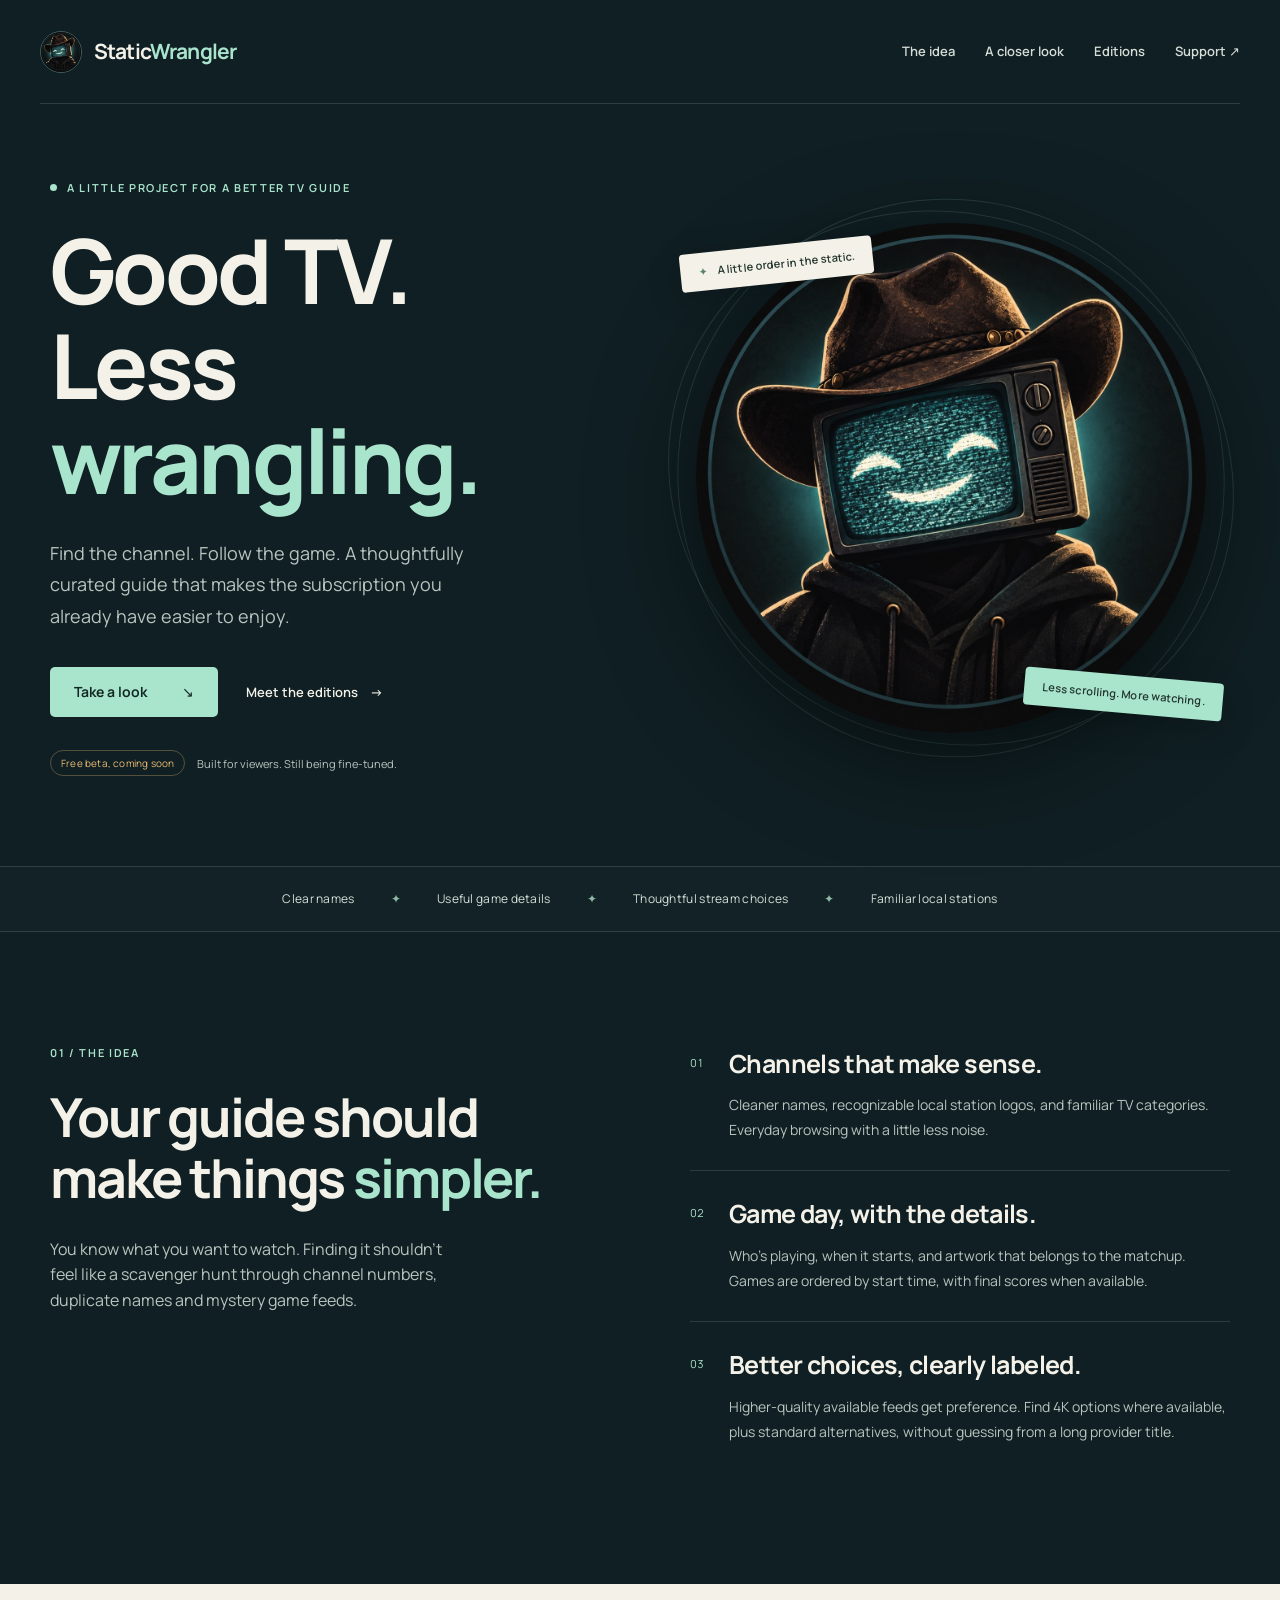
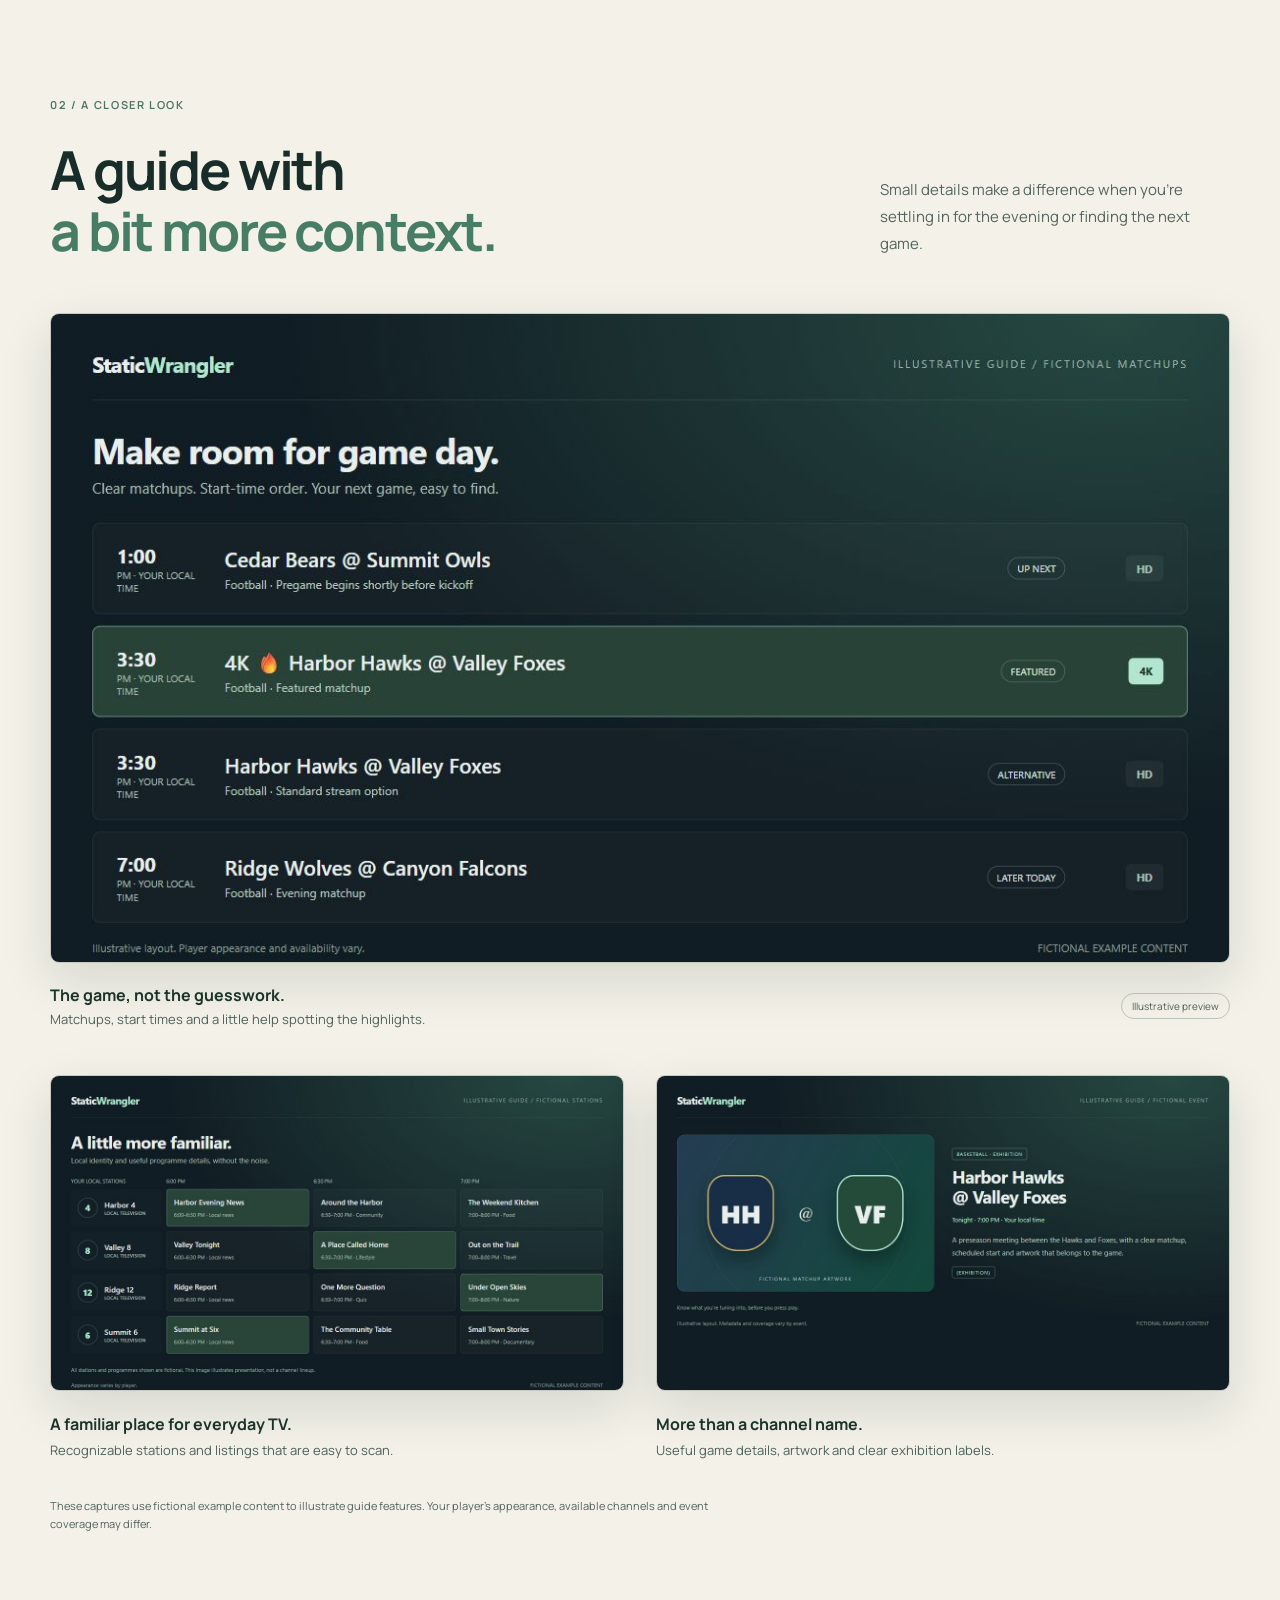
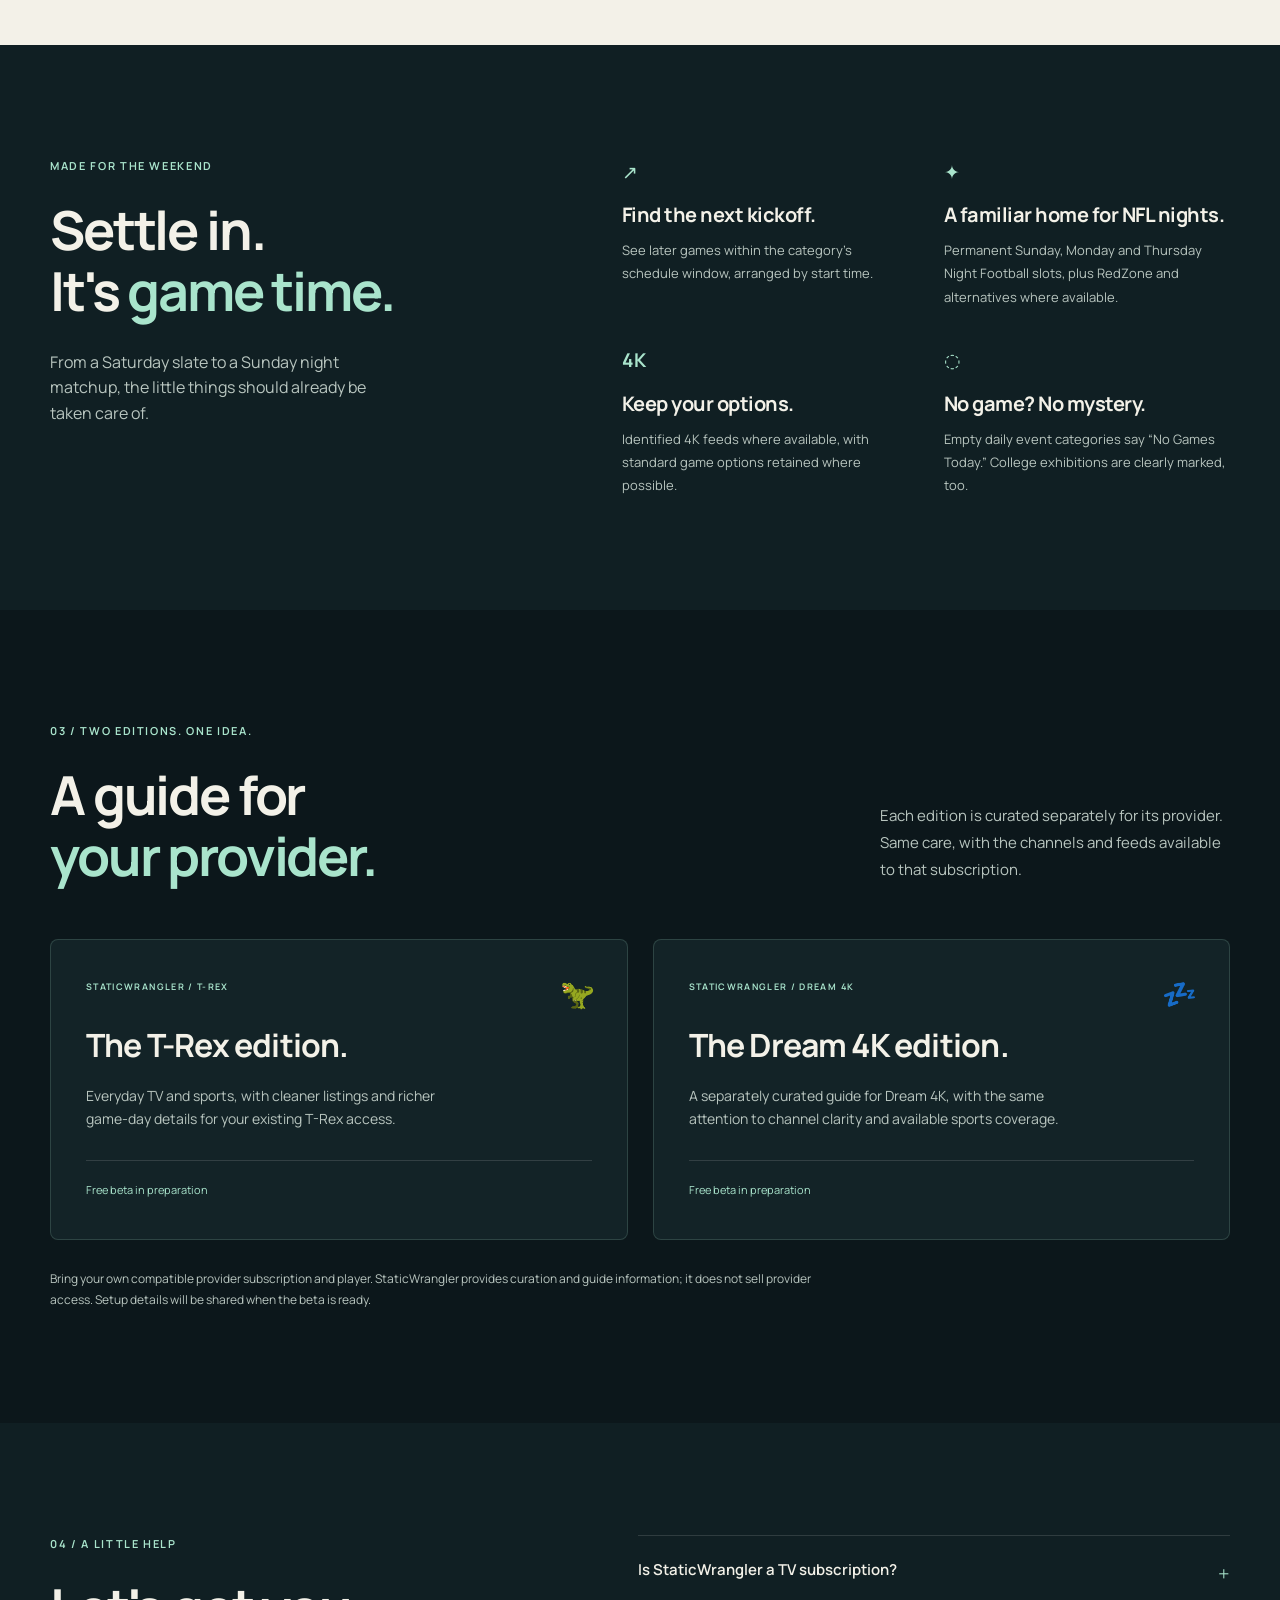
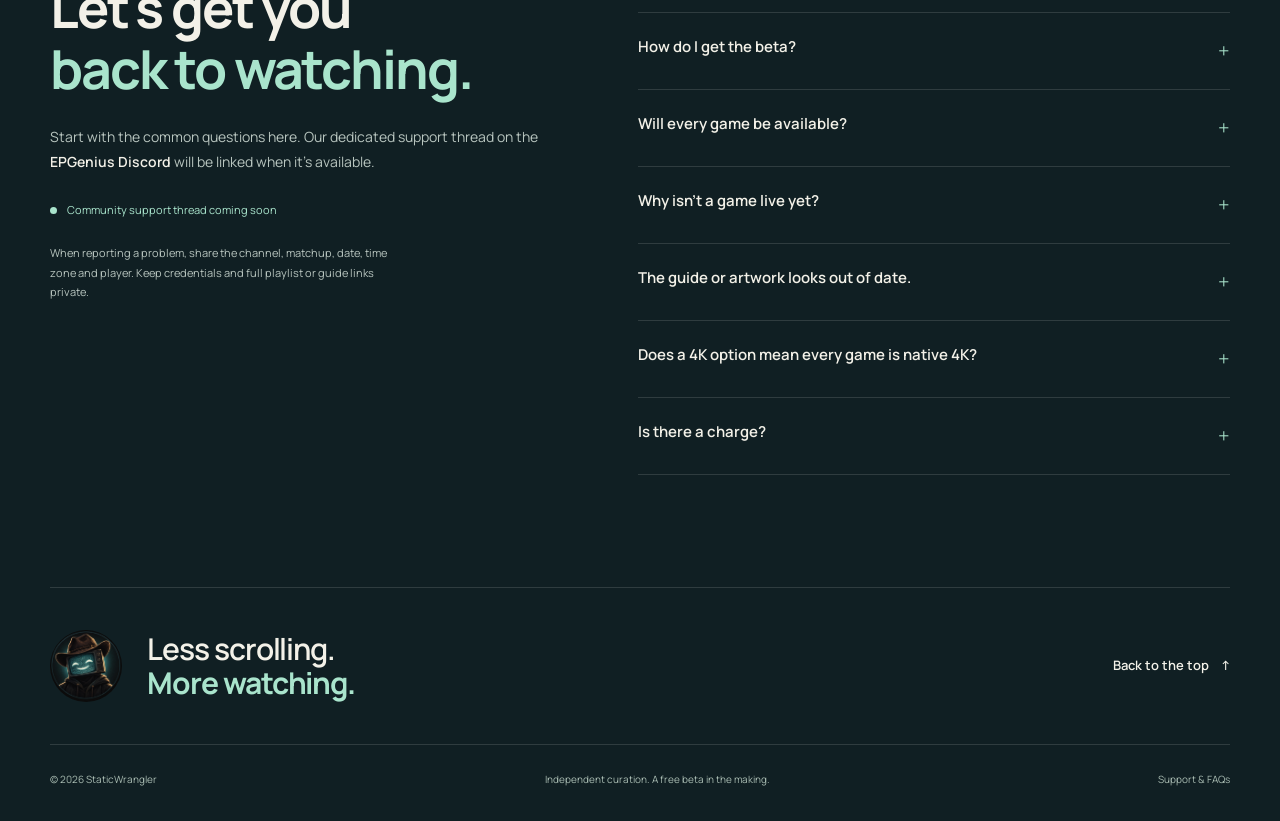
==== index.html @ 7e4a9294 "Build StaticWrangler marketing and support website" ====
<!doctype html>
<html lang="en">
<head>
  <meta charset="utf-8">
  <meta name="viewport" content="width=device-width, initial-scale=1">
  <meta name="description" content="StaticWrangler makes your TV guide easier to browse: cleaner channel names, richer game details, and thoughtful curation. T-Rex and Dream 4K editions. Free beta coming soon.">
  <meta name="theme-color" content="#101f23">
  <meta property="og:title" content="StaticWrangler — Find the channel. Follow the game.">
  <meta property="og:description" content="A little less clutter. A lot more game day. Discover curated TV guides for T-Rex and Dream 4K.">
  <meta property="og:type" content="website">
  <title>StaticWrangler — Find the channel. Follow the game.</title>
  <link rel="icon" href="assets/staticwrangler.jpg" type="image/jpeg">
  <link rel="preload" href="assets/fonts/manrope-variable.ttf" as="font" type="font/ttf" crossorigin>
  <link rel="stylesheet" href="styles.css">
</head>
<body>
  <a class="skip-link" href="#main">Skip to content</a>
  <header class="site-header">
    <a class="brand" href="#top" aria-label="StaticWrangler home"><img src="assets/staticwrangler.jpg" width="42" height="42" alt=""><span>Static<span class="mint">Wrangler</span></span></a>
    <nav aria-label="Main navigation"><a href="#why">The idea</a><a href="#preview">A closer look</a><a href="#editions">Editions</a><a href="#support">Support <span aria-hidden="true">↗</span></a></nav>
  </header>
  <main id="main">
    <section class="hero wrap" id="top">
      <div class="hero-copy">
        <p class="eyebrow"><span class="status-dot"></span> A little project for a better TV guide</p>
        <h1>Good TV.<br>Less <span>wrangling.</span></h1>
        <p class="lead">Find the channel. Follow the game. A thoughtfully curated guide that makes the subscription you already have easier to enjoy.</p>
        <div class="actions"><a class="button primary" href="#preview">Take a look <span aria-hidden="true">↘</span></a><a class="text-link" href="#editions">Meet the editions <span aria-hidden="true">→</span></a></div>
        <p class="beta-note"><span class="pill">Free beta, coming soon</span> Built for viewers. Still being fine-tuned.</p>
      </div>
      <div class="hero-art" aria-label="StaticWrangler's smiling cowboy television mascot">
        <div class="orbit orbit-one"></div><div class="orbit orbit-two"></div>
        <img class="mascot" src="assets/staticwrangler.jpg" width="600" height="600" alt="A smiling vintage television wearing a cowboy hat">
        <span class="art-label label-top"><span aria-hidden="true">✦</span> A little order in the static.</span>
        <span class="art-label label-bottom">Less scrolling. More watching.</span>
      </div>
    </section>

    <div class="principles" aria-label="Our focus"><span>Clear names</span><span aria-hidden="true">✦</span><span>Useful game details</span><span aria-hidden="true">✦</span><span>Thoughtful stream choices</span><span aria-hidden="true">✦</span><span>Familiar local stations</span></div>

    <section class="why wrap section-space" id="why">
      <div class="section-intro"><p class="eyebrow">01 / The idea</p><h2>Your guide should<br>make things <em>simpler.</em></h2><p>You know what you want to watch. Finding it shouldn't feel like a scavenger hunt through channel numbers, duplicate names and mystery game feeds.</p></div>
      <div class="benefits">
        <article><span class="benefit-number">01</span><div><h3>Channels that make sense.</h3><p>Cleaner names, recognizable local station logos, and familiar TV categories. Everyday browsing with a little less noise.</p></div></article>
        <article><span class="benefit-number">02</span><div><h3>Game day, with the details.</h3><p>Who's playing, when it starts, and artwork that belongs to the matchup. Games are ordered by start time, with final scores when available.</p></div></article>
        <article><span class="benefit-number">03</span><div><h3>Better choices, clearly labeled.</h3><p>Higher-quality available feeds get preference. Find 4K options where available, plus standard alternatives, without guessing from a long provider title.</p></div></article>
      </div>
    </section>

    <section class="preview-section section-space" id="preview">
      <div class="wrap">
        <div class="section-heading"><div><p class="eyebrow">02 / A closer look</p><h2>A guide with<br><em>a bit more context.</em></h2></div><p>Small details make a difference when you're settling in for the evening or finding the next game.</p></div>
        <figure class="preview-wide"><a href="assets/guide-game-day.jpg" target="_blank" rel="noopener" aria-label="Open the illustrative game-day guide image"><img src="assets/guide-game-day.jpg" width="1200" height="660" loading="lazy" alt="Illustrative sports guide showing fictional matchups sorted by start time, a selected featured game, and distinct 4K and standard options"></a><figcaption><span><strong>The game, not the guesswork.</strong> Matchups, start times and a little help spotting the highlights.</span><span class="preview-label">Illustrative preview</span></figcaption></figure>
        <div class="preview-pair">
          <figure><a href="assets/guide-everyday.jpg" target="_blank" rel="noopener" aria-label="Open the illustrative everyday TV guide image"><img src="assets/guide-everyday.jpg" width="1200" height="660" loading="lazy" alt="Illustrative everyday television guide using fictional local station names and programme listings"></a><figcaption><strong>A familiar place for everyday TV.</strong><br>Recognizable stations and listings that are easy to scan.</figcaption></figure>
          <figure><a href="assets/guide-game-details.jpg" target="_blank" rel="noopener" aria-label="Open the illustrative game details image"><img src="assets/guide-game-details.jpg" width="1200" height="660" loading="lazy" alt="Illustrative game details for fictional teams, with an exhibition label, start time and matchup artwork"></a><figcaption><strong>More than a channel name.</strong><br>Useful game details, artwork and clear exhibition labels.</figcaption></figure>
        </div>
        <p class="image-note">These captures use fictional example content to illustrate guide features. Your player’s appearance, available channels and event coverage may differ.</p>
      </div>
    </section>

    <section class="game-day wrap section-space">
      <div class="game-day-title"><p class="eyebrow">Made for the weekend</p><h2>Settle in.<br>It's <em>game time.</em></h2><p>From a Saturday slate to a Sunday night matchup, the little things should already be taken care of.</p></div>
      <div class="game-notes"><div><span aria-hidden="true">↗</span><h3>Find the next kickoff.</h3><p>See later games within the category's schedule window, arranged by start time.</p></div><div><span aria-hidden="true">✦</span><h3>A familiar home for NFL nights.</h3><p>Permanent Sunday, Monday and Thursday Night Football slots, plus RedZone and alternatives where available.</p></div><div><span aria-hidden="true">4K</span><h3>Keep your options.</h3><p>Identified 4K feeds where available, with standard game options retained where possible.</p></div><div><span aria-hidden="true">◌</span><h3>No game? No mystery.</h3><p>Empty daily event categories say “No Games Today.” College exhibitions are clearly marked, too.</p></div></div>
    </section>

    <section class="editions section-space" id="editions"><div class="wrap">
      <div class="section-heading"><div><p class="eyebrow">03 / Two editions. One idea.</p><h2>A guide for<br><em>your provider.</em></h2></div><p>Each edition is curated separately for its provider. Same care, with the channels and feeds available to that subscription.</p></div>
      <div class="edition-grid">
        <article><span class="edition-mark" aria-hidden="true">🦖</span><p class="eyebrow">StaticWrangler / T-Rex</p><h3>The T-Rex edition.</h3><p>Everyday TV and sports, with cleaner listings and richer game-day details for your existing T-Rex access.</p><span class="edition-status">Free beta in preparation</span></article>
        <article><span class="edition-mark" aria-hidden="true">💤</span><p class="eyebrow">StaticWrangler / Dream 4K</p><h3>The Dream 4K edition.</h3><p>A separately curated guide for Dream 4K, with the same attention to channel clarity and available sports coverage.</p><span class="edition-status">Free beta in preparation</span></article>
      </div>
      <p class="edition-footnote">Bring your own compatible provider subscription and player. StaticWrangler provides curation and guide information; it does not sell provider access. Setup details will be shared when the beta is ready.</p>
    </div></section>

    <section class="support wrap section-space" id="support">
      <div class="support-intro"><p class="eyebrow">04 / A little help</p><h2>Let's get you<br><em>back to watching.</em></h2><p>Start with the common questions here. Our dedicated support thread on the <strong>EPGenius Discord</strong> will be linked when it's available.</p><div class="support-status"><span class="status-dot"></span> Community support thread coming soon</div><p class="small">When reporting a problem, share the channel, matchup, date, time zone and player. Keep credentials and full playlist or guide links private.</p></div>
      <div class="faqs">
        <details><summary>Is StaticWrangler a TV subscription?<span aria-hidden="true">+</span></summary><p>No. It adds curation and guide information to provider access you already have. You'll need your own compatible subscription and player.</p></details>
        <details><summary>How do I get the beta?<span aria-hidden="true">+</span></summary><p>The T-Rex and Dream 4K editions are still being prepared for a free beta. This site will share release information and setup guidance when they're ready.</p></details>
        <details><summary>Will every game be available?<span aria-hidden="true">+</span></summary><p>Coverage depends on your provider, published event feeds and available schedules. StaticWrangler cannot add a broadcast your subscription doesn't carry. Some feeds come on air only close to kickoff, and exhibition schedules may be incomplete.</p></details>
        <details><summary>Why isn't a game live yet?<span aria-hidden="true">+</span></summary><p>A listing can appear ahead of the event so you can find it later. The provider may show an off-air screen until near the start. Check the listed start time and your player's time-zone setting.</p></details>
        <details><summary>The guide or artwork looks out of date.<span aria-hidden="true">+</span></summary><p>Try your player's playlist and guide refresh options. Some players also cache artwork. If it persists, note the channel and the programme shown, plus the time and player, for the support thread.</p></details>
        <details><summary>Does a 4K option mean every game is native 4K?<span aria-hidden="true">+</span></summary><p>No. Feed resolution and the original production format can differ. 4K options are included when a suitable feed is available; quality and availability can vary by channel and event.</p></details>
        <details><summary>Is there a charge?<span aria-hidden="true">+</span></summary><p>The launch is planned as a free beta. Optional donations may come later. Your provider subscription remains separate.</p></details>
      </div>
    </section>
    <section class="closing wrap"><img src="assets/staticwrangler.jpg" width="72" height="72" alt=""><p>Less scrolling.<br><em>More watching.</em></p><a class="text-link" href="#top">Back to the top <span aria-hidden="true">↑</span></a></section>
  </main>
  <footer class="site-footer wrap"><span>© 2026 StaticWrangler</span><span>Independent curation. A free beta in the making.</span><a href="#support">Support & FAQs</a></footer>
</body>
</html>
---- styles.css ----
@charset "UTF-8";
@font-face{font-family:"Manrope";src:url("assets/fonts/manrope-variable.ttf") format("truetype");font-style:normal;font-weight:200 800;font-display:swap}
:root{--bg:#101f23;--deep:#0c171b;--panel:#172b2e;--mint:#a9e4cc;--cream:#f3f1e8;--muted:#b8c5bf;--line:#ffffff21;--amber:#e9bb75;--max:1180px;color-scheme:dark;font-family:"Manrope","Segoe UI",Arial,sans-serif;color:var(--cream);background:var(--bg);font-synthesis:none}
*{box-sizing:border-box}html{scroll-behavior:smooth;scroll-padding-top:28px}body{margin:0;line-height:1.6}a{color:inherit;text-decoration:none}img{max-width:100%;height:auto;display:block}button,a,summary{-webkit-tap-highlight-color:transparent}a:focus-visible,summary:focus-visible{outline:3px solid var(--amber);outline-offset:6px;border-radius:3px}p,h1,h2,h3,figure{margin:0}p{color:var(--muted)}h1,h2,h3{line-height:1.08;letter-spacing:-.04em}h1{font-size:clamp(62px,7vw,98px);font-weight:750;line-height:1.06}h1 span{font-family:inherit;font-weight:inherit;font-style:normal;color:var(--mint)}h2{font-size:clamp(38px,4.2vw,60px);font-weight:700;line-height:1.13}h2 em{font-family:inherit;font-weight:inherit;font-style:normal;color:var(--mint)}h3{font-size:25px;font-weight:700;letter-spacing:-.025em;line-height:1.22}.wrap{width:min(calc(100% - 80px),var(--max));margin-inline:auto}.section-space{padding-block:112px}.eyebrow{font-size:11px;font-weight:650;letter-spacing:.15em;text-transform:uppercase;color:var(--mint);display:flex;align-items:center;gap:10px;margin-bottom:26px}.mint{color:var(--mint)}.status-dot{width:7px;height:7px;background:var(--mint);border-radius:50%;display:inline-block;flex:none}.site-header{width:min(calc(100% - 80px),1320px);margin:auto;min-height:104px;display:flex;align-items:center;justify-content:space-between;border-bottom:1px solid var(--line);gap:24px}.brand{display:flex;align-items:center;gap:12px;font-size:21px;font-weight:700;letter-spacing:-.04em}.brand img{border-radius:50%;border:1px solid #a9e4cc50}.site-header nav{display:flex;gap:30px;font-size:13px;font-weight:600;color:#d5ddd7;align-items:center}.site-header nav a:hover,.text-link:hover{color:var(--mint)}.skip-link{position:fixed;left:20px;top:-100px;background:var(--cream);color:var(--deep);padding:10px 18px;z-index:100}.skip-link:focus{top:15px}.hero{display:grid;grid-template-columns:1.13fr 1fr;gap:42px;align-items:center;min-height:690px;padding-block:75px 90px}.hero .lead{font-size:18px;max-width:450px;margin-top:30px;line-height:1.75}.actions{display:flex;align-items:center;gap:28px;margin-top:35px}.button{padding:14px 24px;font-size:14px;font-weight:650;display:inline-flex;gap:35px;align-items:center;border-radius:5px}.primary{background:var(--mint);color:#122624;transition:background .2s,transform .2s}.primary:hover{background:#c5f1de;transform:translateY(-2px)}.text-link{font-size:13px;font-weight:600;display:inline-flex;align-items:center;gap:12px}.beta-note{margin-top:33px;font-size:11px;display:flex;align-items:center;gap:12px;flex-wrap:wrap}.pill{display:inline-block;border:1px solid #e9bb7550;border-radius:99px;padding:4px 10px;color:var(--amber);font-size:10px;letter-spacing:.02em}.hero-art{position:relative;padding:33px 0;isolation:isolate;max-width:510px}.mascot{width:100%;border-radius:50%;box-shadow:0 25px 100px #0008}.orbit{position:absolute;border:1px solid #a9e4cc25;border-radius:50%;inset:8px -18px;transform:rotate(-18deg);z-index:-1}.orbit-two{inset:25px -32px;transform:rotate(25deg)}.art-label{position:absolute;background:var(--cream);color:#22352e;border-radius:4px;box-shadow:0 8px 35px #0003;padding:10px 18px;font-size:11px;font-weight:600;letter-spacing:.01em}.label-top{top:55px;left:-16px;transform:rotate(-6deg)}.label-top span{color:#5b8471;margin-right:8px}.label-bottom{bottom:53px;right:-18px;transform:rotate(5deg);background:var(--mint)}.principles{border-block:1px solid var(--line);padding:22px 30px;display:flex;align-items:center;justify-content:center;gap:36px;font-size:12px;letter-spacing:.025em;color:#d4e1d9;background:#ffffff03}.principles span[aria-hidden]{color:#8ebaa7}.why{display:grid;grid-template-columns:1fr 1fr;gap:100px}.section-intro>p:last-child{margin-top:28px;max-width:400px}.benefits article{display:flex;gap:25px;padding:28px 0;border-top:1px solid var(--line)}.benefits article:first-child{padding-top:5px;border-top:0}.benefits article p{font-size:14px;margin-top:13px;line-height:1.8}.benefit-number{color:var(--mint);font-size:11px;margin-top:5px;font-variant-numeric:tabular-nums}.preview-section{background:var(--cream);color:#182d2a}.preview-section .eyebrow{color:#4d7561}.preview-section h2 em{color:#477c65}.section-heading{display:flex;justify-content:space-between;gap:70px;align-items:flex-end;margin-bottom:52px}.section-heading>p{max-width:350px;font-size:15px;line-height:1.8;padding-bottom:4px}.preview-section p{color:#53645d}.preview-wide img,.preview-pair img{border-radius:9px;box-shadow:0 18px 50px #12272220;border:1px solid #14241f30;width:100%}.preview-wide figcaption{display:flex;justify-content:space-between;align-items:center;gap:24px;padding:20px 0 45px;font-size:13px;color:#4d6157}.preview-wide figcaption strong{color:#1b3329;display:block;font-size:16px}.preview-label{border:1px solid #536d5c55;border-radius:30px;padding:4px 10px;font-size:10px;white-space:nowrap}.preview-pair{display:grid;grid-template-columns:1fr 1fr;gap:32px}.preview-pair figcaption{font-size:13px;color:#4d6157;padding-top:19px;line-height:1.8}.preview-pair strong{font-size:16px;color:#1b3329}.image-note{margin-top:35px;font-size:11px;max-width:700px}.game-day{display:grid;grid-template-columns:1fr 1.25fr;gap:85px}.game-day-title>p:last-child{margin-top:28px;max-width:330px}.game-notes{display:grid;grid-template-columns:1fr 1fr;gap:36px}.game-notes>div>span{display:block;font-size:19px;font-weight:700;color:var(--mint);margin-bottom:16px}.game-notes h3{font-size:20px;line-height:1.2}.game-notes p{font-size:13px;line-height:1.8;margin-top:12px}.editions{background:var(--deep)}.edition-grid{display:grid;grid-template-columns:1fr 1fr;gap:25px}.edition-grid article{position:relative;border:1px solid #a9e4cc2b;border-radius:8px;background:#132327;padding:40px 35px}.edition-mark{position:absolute;top:31px;right:32px;font-size:28px}.edition-grid .eyebrow{font-size:9px;max-width:80%;margin-bottom:32px}.edition-grid h3{font-size:32px}.edition-grid article>p:not(.eyebrow){font-size:14px;max-width:390px;margin:20px 0 30px}.edition-status{font-size:11px;border-top:1px solid var(--line);display:block;padding-top:20px;color:var(--mint)}.edition-footnote{max-width:790px;font-size:12px;margin-top:28px;line-height:1.8}.support{display:grid;grid-template-columns:1fr 1.2fr;gap:95px}.support-intro>p:not(.eyebrow){margin-top:24px;font-size:14px;line-height:1.8}.support-intro strong{font-weight:600;color:var(--cream)}.support-status{display:flex;align-items:center;gap:10px;margin-top:27px;font-size:11px;color:var(--mint)}.support-intro .small{font-size:11px!important;max-width:350px}.faqs details{border-bottom:1px solid var(--line)}.faqs details:first-child{border-top:1px solid var(--line)}.faqs summary{list-style:none;cursor:pointer;display:flex;justify-content:space-between;gap:20px;padding:23px 0;font-size:15px;font-weight:600;line-height:1.5}.faqs summary::-webkit-details-marker{display:none}.faqs summary>span{font-size:20px;color:var(--mint);font-weight:300}.faqs details[open] summary>span{transform:rotate(45deg)}.faqs details p{font-size:13px;line-height:1.9;padding:0 25px 25px 0}.closing{padding:42px 0;border-top:1px solid var(--line);display:flex;align-items:center;gap:25px}.closing img{border-radius:50%}.closing>p{font-size:30px;line-height:1.12;letter-spacing:-.035em;color:var(--cream);font-weight:600}.closing em{font-family:inherit;font-style:normal;color:var(--mint);font-weight:700}.closing>a{margin-left:auto}.site-footer{border-top:1px solid var(--line);padding:26px 0 34px;display:flex;justify-content:space-between;gap:20px;font-size:10px;color:#a9bcb2}
@media(min-width:1600px){.hero{min-height:760px}}
@media(max-width:1000px){.wrap,.site-header{width:calc(100% - 48px)}.hero{gap:35px;min-height:auto;padding-block:70px}.hero-art{padding:25px 0}.label-top{left:-8px;top:30px}.label-bottom{right:-5px;bottom:28px}.art-label{font-size:9px;padding:8px 12px}.hero .lead{font-size:16px}.actions{gap:20px}.principles{gap:20px;font-size:10px}.why,.game-day,.support{gap:50px}.section-space{padding-block:80px}.section-heading{gap:35px}.game-notes{gap:27px}.site-header nav{gap:20px}}
@media(max-width:700px){html{scroll-padding-top:18px}.wrap,.site-header{width:calc(100% - 40px)}.site-header{min-height:110px;flex-direction:column;align-items:flex-start;justify-content:center;gap:14px;padding-block:17px}.brand{font-size:20px}.brand img{width:34px;height:34px}.site-header nav{width:100%;justify-content:space-between;font-size:11px;gap:12px}.hero{grid-template-columns:1fr;padding-block:52px 60px;gap:40px}.hero .eyebrow{font-size:9px;letter-spacing:.1em;margin-bottom:23px}.hero h1{font-size:clamp(52px,13.8vw,82px);line-height:1.08}.hero .lead{font-size:16px;max-width:460px;margin-top:25px}.actions{margin-top:28px}.button{padding:12px 20px;gap:25px;font-size:13px}.text-link{font-size:12px}.beta-note{margin-top:26px;font-size:10px;gap:9px}.hero-art{width:78%;max-width:330px;margin:5px auto 0;padding:20px 0}.label-top{top:20px;left:-25px}.label-bottom{right:-25px;bottom:24px}.principles{flex-wrap:wrap;gap:10px 20px;padding:18px 24px}.principles span[aria-hidden]{display:none}.principles span:not([aria-hidden]){flex-basis:calc(50% - 15px);text-align:center;font-size:10px}.section-space{padding-block:64px}.why,.game-day,.support{grid-template-columns:1fr;gap:38px}h2{font-size:42px}.eyebrow{font-size:9px;margin-bottom:20px}.section-intro>p:last-child{font-size:14px;margin-top:22px}.benefits article{gap:20px;padding:24px 0}.benefits article h3{font-size:23px}.benefits article p{font-size:13px}.section-heading{display:block;margin-bottom:30px}.section-heading>p{margin-top:24px;max-width:none;font-size:14px}.preview-wide figcaption{padding:18px 0 28px;align-items:flex-start;flex-direction:column;gap:12px}.preview-wide figcaption strong{font-size:15px}.preview-wide figcaption{font-size:12px}.preview-pair{grid-template-columns:1fr;gap:28px}.preview-pair figcaption{font-size:12px;padding-top:14px}.preview-pair strong{font-size:15px}.image-note{font-size:10px;margin-top:24px}.game-day-title>p:last-child{font-size:14px;margin-top:22px}.game-notes{gap:28px 22px}.game-notes h3{font-size:19px}.game-notes p{font-size:12px}.edition-grid{grid-template-columns:1fr;gap:18px}.edition-grid article{padding:30px 25px}.edition-grid h3{font-size:29px}.edition-grid .eyebrow{margin-bottom:25px}.edition-grid article>p:not(.eyebrow){font-size:13px}.edition-mark{top:23px;right:24px}.edition-footnote{font-size:11px}.support-intro .small{max-width:none}.faqs summary{font-size:14px;padding:21px 0}.closing{gap:17px;flex-wrap:wrap;padding:32px 0}.closing img{width:56px;height:56px}.closing>p{font-size:27px}.closing>a{flex-basis:100%;margin:10px 0 0 73px}.site-footer{font-size:10px;flex-direction:column;gap:7px;padding-block:24px}}
@media(prefers-reduced-motion:reduce){html{scroll-behavior:auto}*{transition:none!important;animation:none!important}}
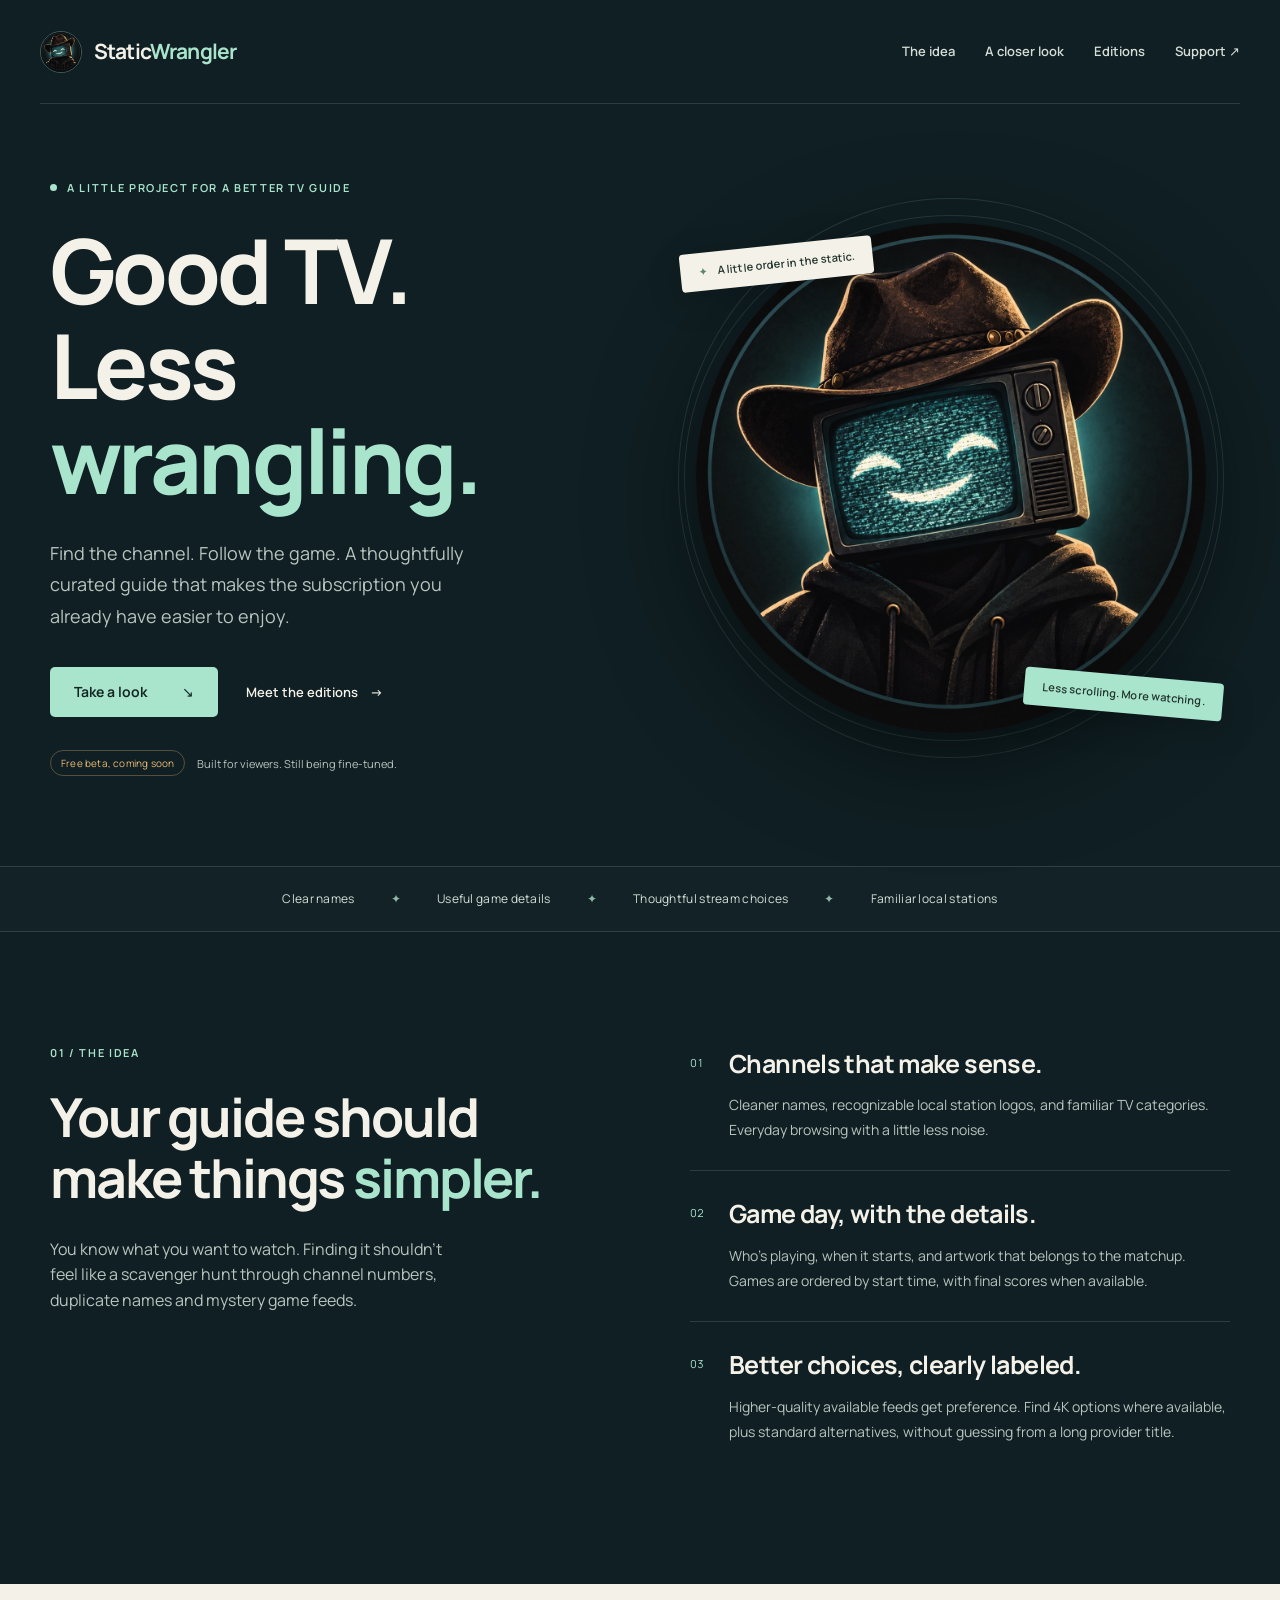
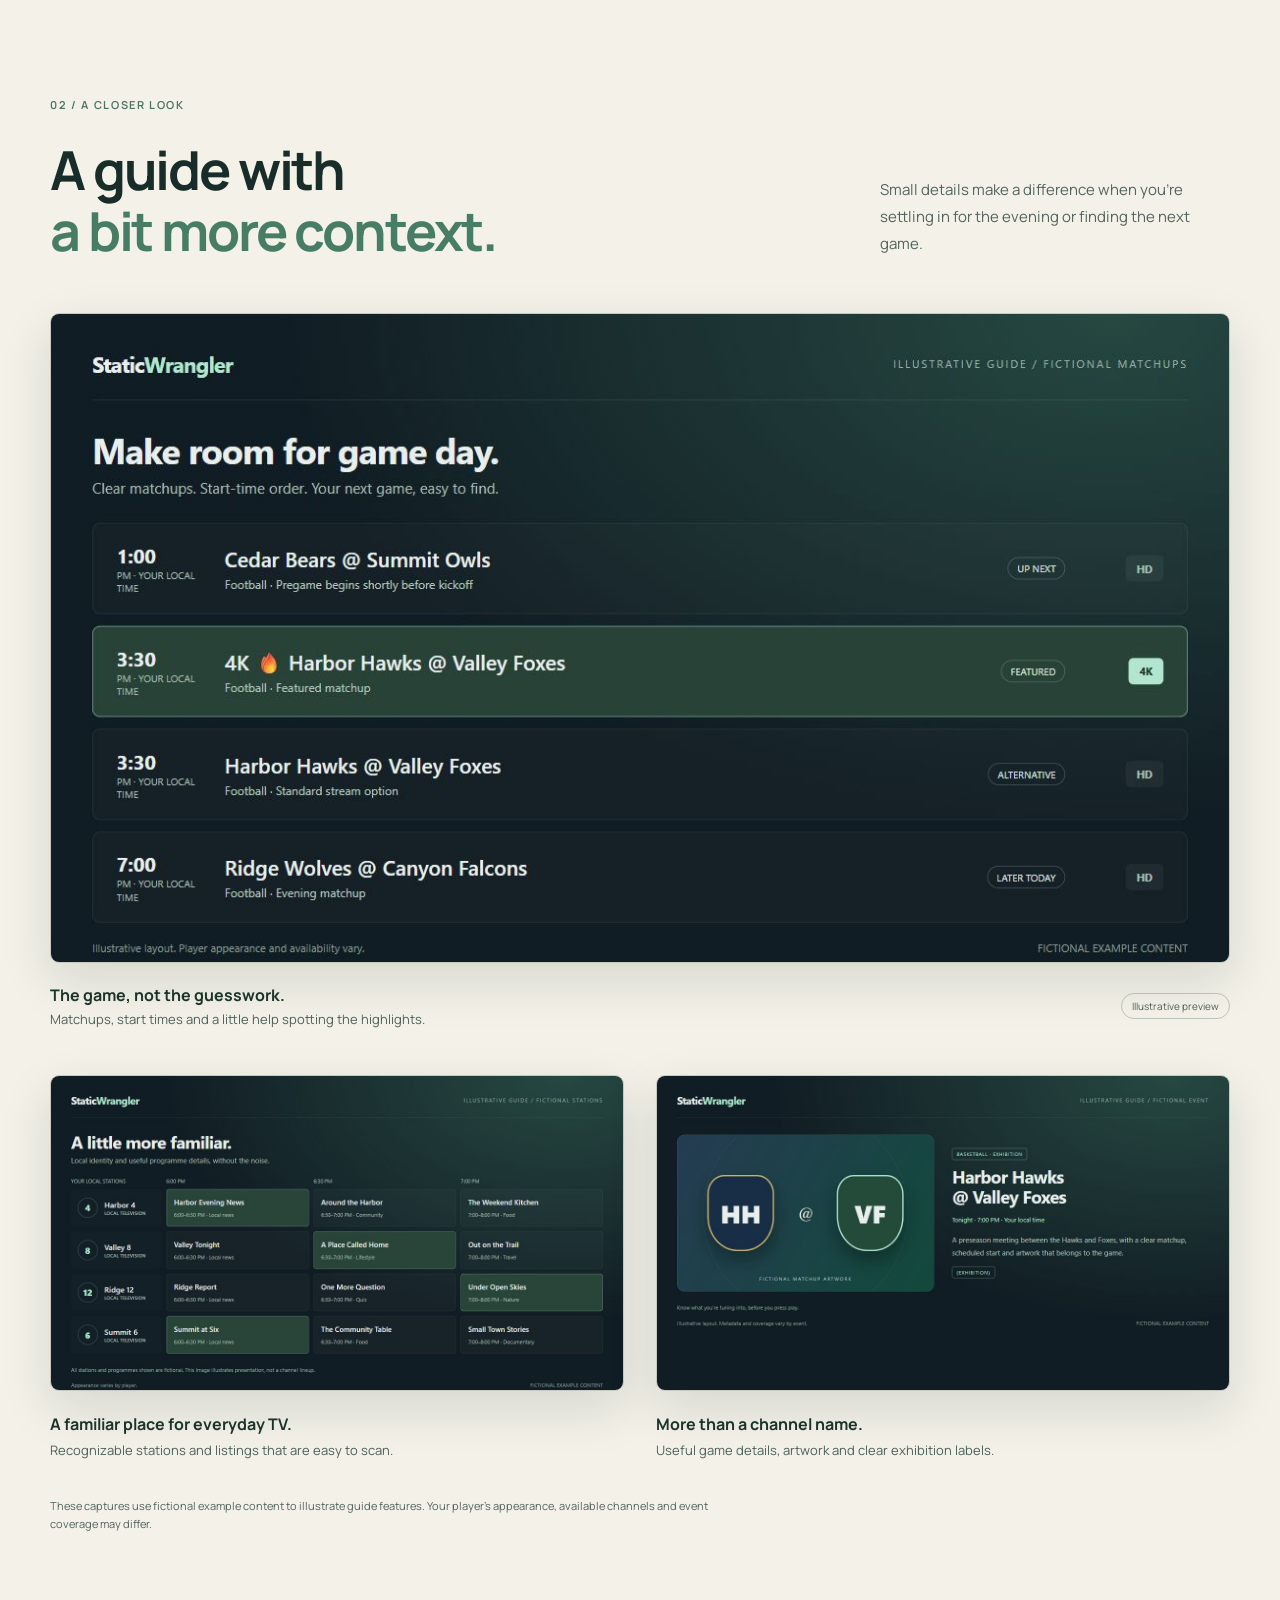
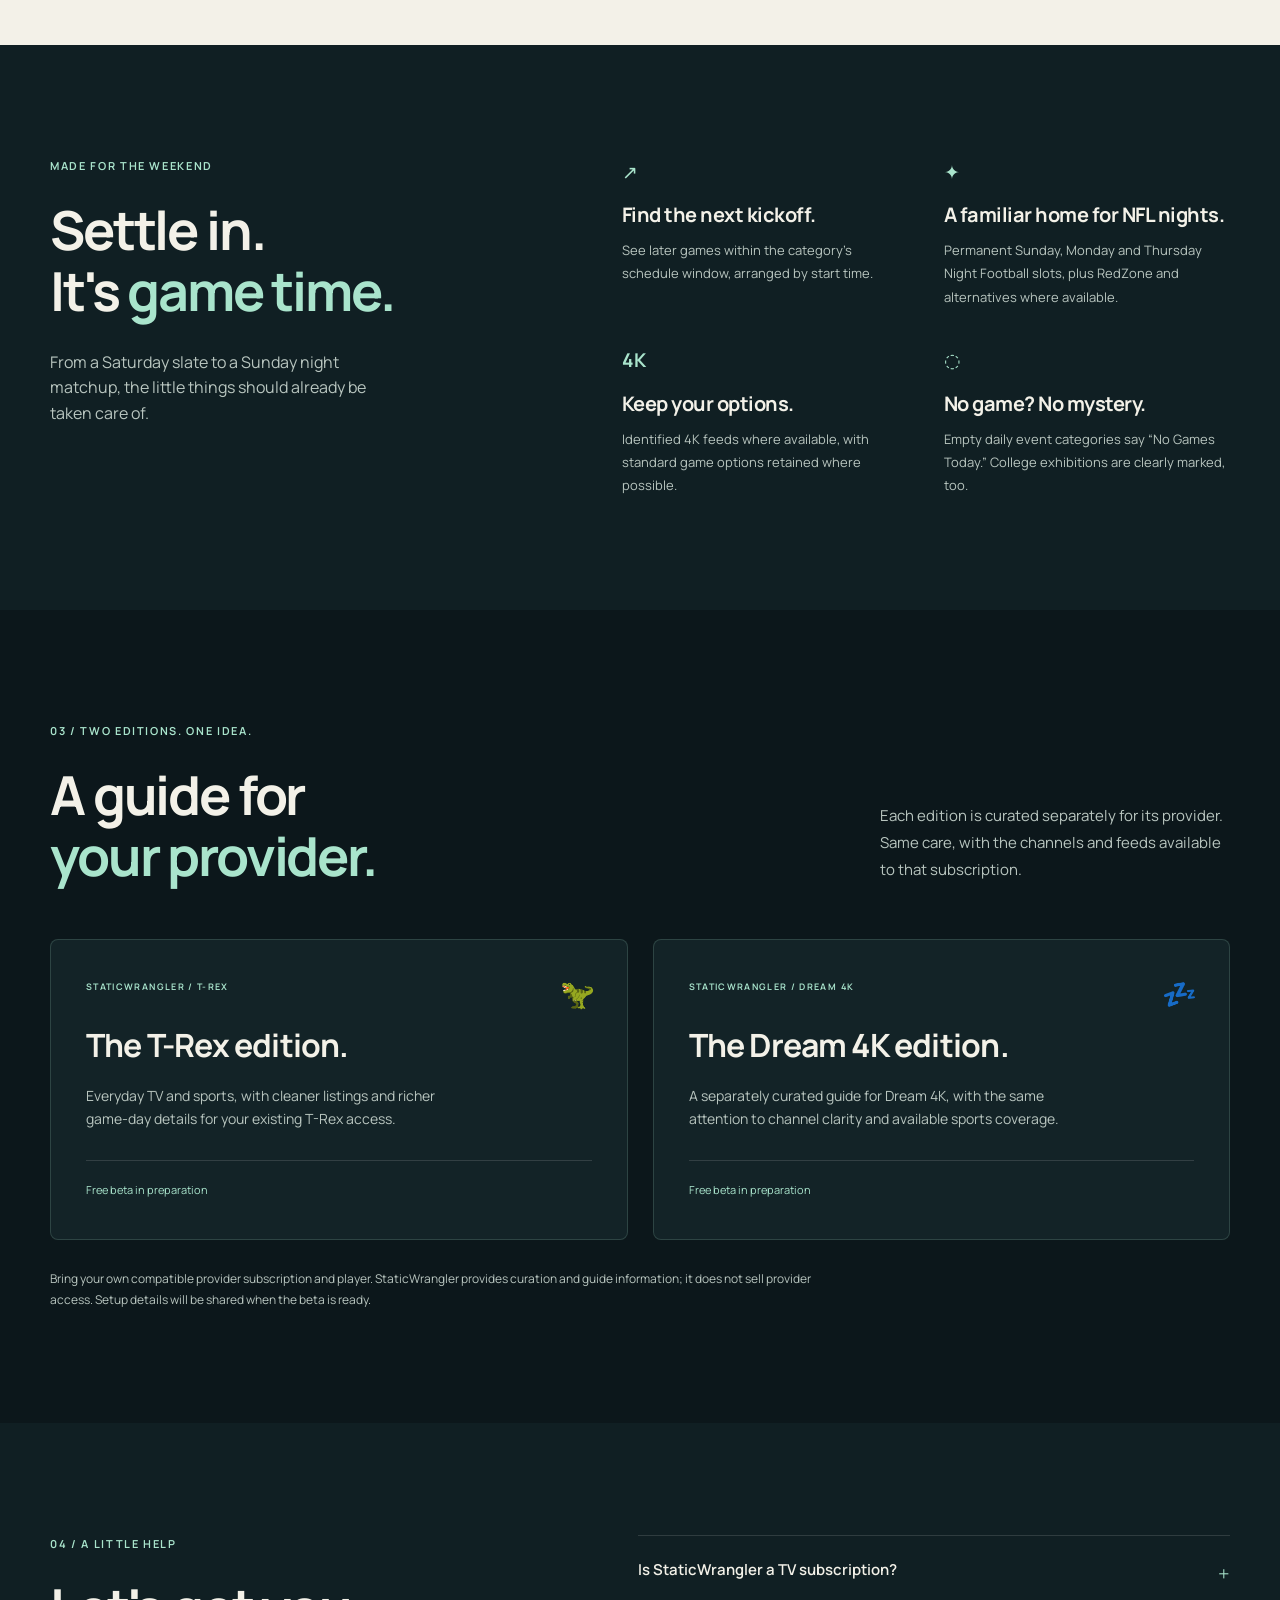
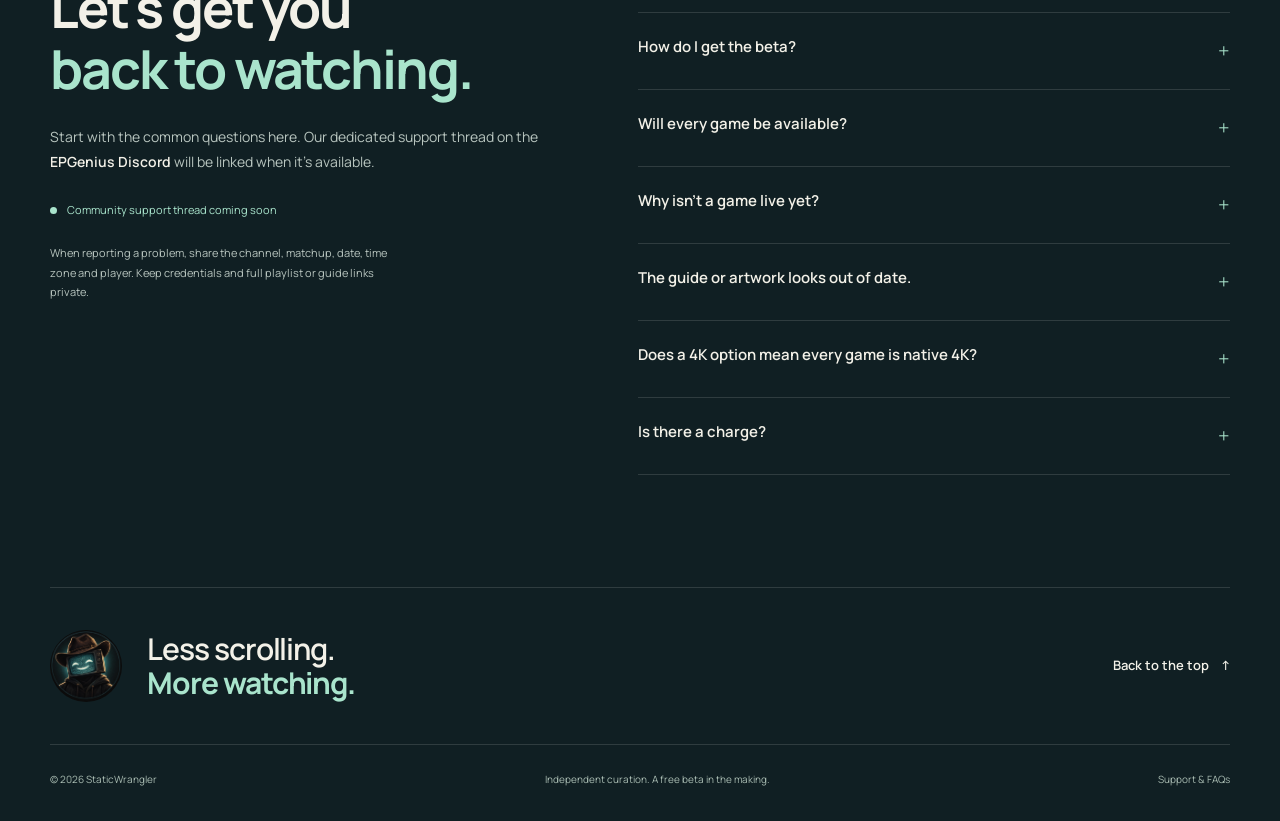
==== commit a149eefa: "Make mobile navigation compact and comfortable to tap" ====
--- a/index.html
+++ b/index.html
@@ -1,92 +1,101 @@
-<!doctype html>
-<html lang="en">
-<head>
-  <meta charset="utf-8">
-  <meta name="viewport" content="width=device-width, initial-scale=1">
-  <meta name="description" content="StaticWrangler makes your TV guide easier to browse: cleaner channel names, richer game details, and thoughtful curation. T-Rex and Dream 4K editions. Free beta coming soon.">
-  <meta name="theme-color" content="#101f23">
-  <meta property="og:title" content="StaticWrangler — Find the channel. Follow the game.">
-  <meta property="og:description" content="A little less clutter. A lot more game day. Discover curated TV guides for T-Rex and Dream 4K.">
-  <meta property="og:type" content="website">
-  <title>StaticWrangler — Find the channel. Follow the game.</title>
-  <link rel="icon" href="assets/staticwrangler.jpg" type="image/jpeg">
-  <link rel="preload" href="assets/fonts/manrope-variable.ttf" as="font" type="font/ttf" crossorigin>
-  <link rel="stylesheet" href="styles.css">
-</head>
-<body>
-  <a class="skip-link" href="#main">Skip to content</a>
-  <header class="site-header">
-    <a class="brand" href="#top" aria-label="StaticWrangler home"><img src="assets/staticwrangler.jpg" width="42" height="42" alt=""><span>Static<span class="mint">Wrangler</span></span></a>
-    <nav aria-label="Main navigation"><a href="#why">The idea</a><a href="#preview">A closer look</a><a href="#editions">Editions</a><a href="#support">Support <span aria-hidden="true">↗</span></a></nav>
-  </header>
-  <main id="main">
-    <section class="hero wrap" id="top">
-      <div class="hero-copy">
-        <p class="eyebrow"><span class="status-dot"></span> A little project for a better TV guide</p>
-        <h1>Good TV.<br>Less <span>wrangling.</span></h1>
-        <p class="lead">Find the channel. Follow the game. A thoughtfully curated guide that makes the subscription you already have easier to enjoy.</p>
-        <div class="actions"><a class="button primary" href="#preview">Take a look <span aria-hidden="true">↘</span></a><a class="text-link" href="#editions">Meet the editions <span aria-hidden="true">→</span></a></div>
-        <p class="beta-note"><span class="pill">Free beta, coming soon</span> Built for viewers. Still being fine-tuned.</p>
-      </div>
-      <div class="hero-art" aria-label="StaticWrangler's smiling cowboy television mascot">
-        <div class="orbit orbit-one"></div><div class="orbit orbit-two"></div>
-        <img class="mascot" src="assets/staticwrangler.jpg" width="600" height="600" alt="A smiling vintage television wearing a cowboy hat">
-        <span class="art-label label-top"><span aria-hidden="true">✦</span> A little order in the static.</span>
-        <span class="art-label label-bottom">Less scrolling. More watching.</span>
-      </div>
-    </section>
-
-    <div class="principles" aria-label="Our focus"><span>Clear names</span><span aria-hidden="true">✦</span><span>Useful game details</span><span aria-hidden="true">✦</span><span>Thoughtful stream choices</span><span aria-hidden="true">✦</span><span>Familiar local stations</span></div>
-
-    <section class="why wrap section-space" id="why">
-      <div class="section-intro"><p class="eyebrow">01 / The idea</p><h2>Your guide should<br>make things <em>simpler.</em></h2><p>You know what you want to watch. Finding it shouldn't feel like a scavenger hunt through channel numbers, duplicate names and mystery game feeds.</p></div>
-      <div class="benefits">
-        <article><span class="benefit-number">01</span><div><h3>Channels that make sense.</h3><p>Cleaner names, recognizable local station logos, and familiar TV categories. Everyday browsing with a little less noise.</p></div></article>
-        <article><span class="benefit-number">02</span><div><h3>Game day, with the details.</h3><p>Who's playing, when it starts, and artwork that belongs to the matchup. Games are ordered by start time, with final scores when available.</p></div></article>
-        <article><span class="benefit-number">03</span><div><h3>Better choices, clearly labeled.</h3><p>Higher-quality available feeds get preference. Find 4K options where available, plus standard alternatives, without guessing from a long provider title.</p></div></article>
-      </div>
-    </section>
-
-    <section class="preview-section section-space" id="preview">
-      <div class="wrap">
-        <div class="section-heading"><div><p class="eyebrow">02 / A closer look</p><h2>A guide with<br><em>a bit more context.</em></h2></div><p>Small details make a difference when you're settling in for the evening or finding the next game.</p></div>
-        <figure class="preview-wide"><a href="assets/guide-game-day.jpg" target="_blank" rel="noopener" aria-label="Open the illustrative game-day guide image"><img src="assets/guide-game-day.jpg" width="1200" height="660" loading="lazy" alt="Illustrative sports guide showing fictional matchups sorted by start time, a selected featured game, and distinct 4K and standard options"></a><figcaption><span><strong>The game, not the guesswork.</strong> Matchups, start times and a little help spotting the highlights.</span><span class="preview-label">Illustrative preview</span></figcaption></figure>
-        <div class="preview-pair">
-          <figure><a href="assets/guide-everyday.jpg" target="_blank" rel="noopener" aria-label="Open the illustrative everyday TV guide image"><img src="assets/guide-everyday.jpg" width="1200" height="660" loading="lazy" alt="Illustrative everyday television guide using fictional local station names and programme listings"></a><figcaption><strong>A familiar place for everyday TV.</strong><br>Recognizable stations and listings that are easy to scan.</figcaption></figure>
-          <figure><a href="assets/guide-game-details.jpg" target="_blank" rel="noopener" aria-label="Open the illustrative game details image"><img src="assets/guide-game-details.jpg" width="1200" height="660" loading="lazy" alt="Illustrative game details for fictional teams, with an exhibition label, start time and matchup artwork"></a><figcaption><strong>More than a channel name.</strong><br>Useful game details, artwork and clear exhibition labels.</figcaption></figure>
-        </div>
-        <p class="image-note">These captures use fictional example content to illustrate guide features. Your player’s appearance, available channels and event coverage may differ.</p>
-      </div>
-    </section>
-
-    <section class="game-day wrap section-space">
-      <div class="game-day-title"><p class="eyebrow">Made for the weekend</p><h2>Settle in.<br>It's <em>game time.</em></h2><p>From a Saturday slate to a Sunday night matchup, the little things should already be taken care of.</p></div>
-      <div class="game-notes"><div><span aria-hidden="true">↗</span><h3>Find the next kickoff.</h3><p>See later games within the category's schedule window, arranged by start time.</p></div><div><span aria-hidden="true">✦</span><h3>A familiar home for NFL nights.</h3><p>Permanent Sunday, Monday and Thursday Night Football slots, plus RedZone and alternatives where available.</p></div><div><span aria-hidden="true">4K</span><h3>Keep your options.</h3><p>Identified 4K feeds where available, with standard game options retained where possible.</p></div><div><span aria-hidden="true">◌</span><h3>No game? No mystery.</h3><p>Empty daily event categories say “No Games Today.” College exhibitions are clearly marked, too.</p></div></div>
-    </section>
-
-    <section class="editions section-space" id="editions"><div class="wrap">
-      <div class="section-heading"><div><p class="eyebrow">03 / Two editions. One idea.</p><h2>A guide for<br><em>your provider.</em></h2></div><p>Each edition is curated separately for its provider. Same care, with the channels and feeds available to that subscription.</p></div>
-      <div class="edition-grid">
-        <article><span class="edition-mark" aria-hidden="true">🦖</span><p class="eyebrow">StaticWrangler / T-Rex</p><h3>The T-Rex edition.</h3><p>Everyday TV and sports, with cleaner listings and richer game-day details for your existing T-Rex access.</p><span class="edition-status">Free beta in preparation</span></article>
-        <article><span class="edition-mark" aria-hidden="true">💤</span><p class="eyebrow">StaticWrangler / Dream 4K</p><h3>The Dream 4K edition.</h3><p>A separately curated guide for Dream 4K, with the same attention to channel clarity and available sports coverage.</p><span class="edition-status">Free beta in preparation</span></article>
-      </div>
-      <p class="edition-footnote">Bring your own compatible provider subscription and player. StaticWrangler provides curation and guide information; it does not sell provider access. Setup details will be shared when the beta is ready.</p>
-    </div></section>
-
-    <section class="support wrap section-space" id="support">
-      <div class="support-intro"><p class="eyebrow">04 / A little help</p><h2>Let's get you<br><em>back to watching.</em></h2><p>Start with the common questions here. Our dedicated support thread on the <strong>EPGenius Discord</strong> will be linked when it's available.</p><div class="support-status"><span class="status-dot"></span> Community support thread coming soon</div><p class="small">When reporting a problem, share the channel, matchup, date, time zone and player. Keep credentials and full playlist or guide links private.</p></div>
-      <div class="faqs">
-        <details><summary>Is StaticWrangler a TV subscription?<span aria-hidden="true">+</span></summary><p>No. It adds curation and guide information to provider access you already have. You'll need your own compatible subscription and player.</p></details>
-        <details><summary>How do I get the beta?<span aria-hidden="true">+</span></summary><p>The T-Rex and Dream 4K editions are still being prepared for a free beta. This site will share release information and setup guidance when they're ready.</p></details>
-        <details><summary>Will every game be available?<span aria-hidden="true">+</span></summary><p>Coverage depends on your provider, published event feeds and available schedules. StaticWrangler cannot add a broadcast your subscription doesn't carry. Some feeds come on air only close to kickoff, and exhibition schedules may be incomplete.</p></details>
-        <details><summary>Why isn't a game live yet?<span aria-hidden="true">+</span></summary><p>A listing can appear ahead of the event so you can find it later. The provider may show an off-air screen until near the start. Check the listed start time and your player's time-zone setting.</p></details>
-        <details><summary>The guide or artwork looks out of date.<span aria-hidden="true">+</span></summary><p>Try your player's playlist and guide refresh options. Some players also cache artwork. If it persists, note the channel and the programme shown, plus the time and player, for the support thread.</p></details>
-        <details><summary>Does a 4K option mean every game is native 4K?<span aria-hidden="true">+</span></summary><p>No. Feed resolution and the original production format can differ. 4K options are included when a suitable feed is available; quality and availability can vary by channel and event.</p></details>
-        <details><summary>Is there a charge?<span aria-hidden="true">+</span></summary><p>The launch is planned as a free beta. Optional donations may come later. Your provider subscription remains separate.</p></details>
-      </div>
-    </section>
-    <section class="closing wrap"><img src="assets/staticwrangler.jpg" width="72" height="72" alt=""><p>Less scrolling.<br><em>More watching.</em></p><a class="text-link" href="#top">Back to the top <span aria-hidden="true">↑</span></a></section>
-  </main>
-  <footer class="site-footer wrap"><span>© 2026 StaticWrangler</span><span>Independent curation. A free beta in the making.</span><a href="#support">Support & FAQs</a></footer>
-</body>
-</html>
+<!doctype html>
+<html lang="en">
+<head>
+  <meta charset="utf-8">
+  <meta name="viewport" content="width=device-width, initial-scale=1">
+  <meta name="description" content="StaticWrangler makes your TV guide easier to browse: cleaner channel names, richer game details, and thoughtful curation. T-Rex and Dream 4K editions. Free beta coming soon.">
+  <meta name="theme-color" content="#101f23">
+  <meta property="og:title" content="StaticWrangler — Find the channel. Follow the game.">
+  <meta property="og:description" content="A little less clutter. A lot more game day. Discover curated TV guides for T-Rex and Dream 4K.">
+  <meta property="og:type" content="website">
+  <title>StaticWrangler — Find the channel. Follow the game.</title>
+  <link rel="icon" href="assets/staticwrangler.jpg" type="image/jpeg">
+  <link rel="preload" href="assets/fonts/manrope-variable.ttf" as="font" type="font/ttf" crossorigin>
+  <link rel="stylesheet" href="styles.css">
+</head>
+<body>
+  <a class="skip-link" href="#main">Skip to content</a>
+  <header class="site-header">
+    <a class="brand" href="#top" aria-label="StaticWrangler home"><img src="assets/staticwrangler.jpg" width="42" height="42" alt=""><span>Static<span class="mint">Wrangler</span></span></a>
+    <nav class="desktop-nav" aria-label="Main navigation"><a href="#why">The idea</a><a href="#preview">A closer look</a><a href="#editions">Editions</a><a href="#support">Support <span aria-hidden="true">↗</span></a></nav>
+    <details class="mobile-menu">
+      <summary>Menu <span class="menu-icon" aria-hidden="true"></span></summary>
+      <nav aria-label="Mobile navigation">
+        <a href="#why">The idea <span aria-hidden="true">↗</span></a>
+        <a href="#preview">A closer look <span aria-hidden="true">↗</span></a>
+        <a href="#editions">Editions <span aria-hidden="true">↗</span></a>
+        <a href="#support">Support & FAQs <span aria-hidden="true">↗</span></a>
+      </nav>
+    </details>
+  </header>
+  <main id="main">
+    <section class="hero wrap" id="top">
+      <div class="hero-copy">
+        <p class="eyebrow"><span class="status-dot"></span> A little project for a better TV guide</p>
+        <h1>Good TV.<br>Less <span>wrangling.</span></h1>
+        <p class="lead">Find the channel. Follow the game. A thoughtfully curated guide that makes the subscription you already have easier to enjoy.</p>
+        <div class="actions"><a class="button primary" href="#preview">Take a look <span aria-hidden="true">↘</span></a><a class="text-link" href="#editions">Meet the editions <span aria-hidden="true">→</span></a></div>
+        <p class="beta-note"><span class="pill">Free beta, coming soon</span> Built for viewers. Still being fine-tuned.</p>
+      </div>
+      <div class="hero-art" aria-label="StaticWrangler's smiling cowboy television mascot">
+        <div class="orbit orbit-one"></div><div class="orbit orbit-two"></div>
+        <img class="mascot" src="assets/staticwrangler.jpg" width="600" height="600" alt="A smiling vintage television wearing a cowboy hat">
+        <span class="art-label label-top"><span aria-hidden="true">✦</span> A little order in the static.</span>
+        <span class="art-label label-bottom">Less scrolling. More watching.</span>
+      </div>
+    </section>
+
+    <div class="principles" aria-label="Our focus"><span>Clear names</span><span aria-hidden="true">✦</span><span>Useful game details</span><span aria-hidden="true">✦</span><span>Thoughtful stream choices</span><span aria-hidden="true">✦</span><span>Familiar local stations</span></div>
+
+    <section class="why wrap section-space" id="why">
+      <div class="section-intro"><p class="eyebrow">01 / The idea</p><h2>Your guide should<br>make things <em>simpler.</em></h2><p>You know what you want to watch. Finding it shouldn't feel like a scavenger hunt through channel numbers, duplicate names and mystery game feeds.</p></div>
+      <div class="benefits">
+        <article><span class="benefit-number">01</span><div><h3>Channels that make sense.</h3><p>Cleaner names, recognizable local station logos, and familiar TV categories. Everyday browsing with a little less noise.</p></div></article>
+        <article><span class="benefit-number">02</span><div><h3>Game day, with the details.</h3><p>Who's playing, when it starts, and artwork that belongs to the matchup. Games are ordered by start time, with final scores when available.</p></div></article>
+        <article><span class="benefit-number">03</span><div><h3>Better choices, clearly labeled.</h3><p>Higher-quality available feeds get preference. Find 4K options where available, plus standard alternatives, without guessing from a long provider title.</p></div></article>
+      </div>
+    </section>
+
+    <section class="preview-section section-space" id="preview">
+      <div class="wrap">
+        <div class="section-heading"><div><p class="eyebrow">02 / A closer look</p><h2>A guide with<br><em>a bit more context.</em></h2></div><p>Small details make a difference when you're settling in for the evening or finding the next game.</p></div>
+        <figure class="preview-wide"><a href="assets/guide-game-day.jpg" target="_blank" rel="noopener" aria-label="Open the illustrative game-day guide image"><img src="assets/guide-game-day.jpg" width="1200" height="660" loading="lazy" alt="Illustrative sports guide showing fictional matchups sorted by start time, a selected featured game, and distinct 4K and standard options"></a><figcaption><span><strong>The game, not the guesswork.</strong> Matchups, start times and a little help spotting the highlights.</span><span class="preview-label">Illustrative preview</span></figcaption></figure>
+        <div class="preview-pair">
+          <figure><a href="assets/guide-everyday.jpg" target="_blank" rel="noopener" aria-label="Open the illustrative everyday TV guide image"><img src="assets/guide-everyday.jpg" width="1200" height="660" loading="lazy" alt="Illustrative everyday television guide using fictional local station names and programme listings"></a><figcaption><strong>A familiar place for everyday TV.</strong><br>Recognizable stations and listings that are easy to scan.</figcaption></figure>
+          <figure><a href="assets/guide-game-details.jpg" target="_blank" rel="noopener" aria-label="Open the illustrative game details image"><img src="assets/guide-game-details.jpg" width="1200" height="660" loading="lazy" alt="Illustrative game details for fictional teams, with an exhibition label, start time and matchup artwork"></a><figcaption><strong>More than a channel name.</strong><br>Useful game details, artwork and clear exhibition labels.</figcaption></figure>
+        </div>
+        <p class="image-note">These captures use fictional example content to illustrate guide features. Your player’s appearance, available channels and event coverage may differ.</p>
+      </div>
+    </section>
+
+    <section class="game-day wrap section-space">
+      <div class="game-day-title"><p class="eyebrow">Made for the weekend</p><h2>Settle in.<br>It's <em>game time.</em></h2><p>From a Saturday slate to a Sunday night matchup, the little things should already be taken care of.</p></div>
+      <div class="game-notes"><div><span aria-hidden="true">↗</span><h3>Find the next kickoff.</h3><p>See later games within the category's schedule window, arranged by start time.</p></div><div><span aria-hidden="true">✦</span><h3>A familiar home for NFL nights.</h3><p>Permanent Sunday, Monday and Thursday Night Football slots, plus RedZone and alternatives where available.</p></div><div><span aria-hidden="true">4K</span><h3>Keep your options.</h3><p>Identified 4K feeds where available, with standard game options retained where possible.</p></div><div><span aria-hidden="true">◌</span><h3>No game? No mystery.</h3><p>Empty daily event categories say “No Games Today.” College exhibitions are clearly marked, too.</p></div></div>
+    </section>
+
+    <section class="editions section-space" id="editions"><div class="wrap">
+      <div class="section-heading"><div><p class="eyebrow">03 / Two editions. One idea.</p><h2>A guide for<br><em>your provider.</em></h2></div><p>Each edition is curated separately for its provider. Same care, with the channels and feeds available to that subscription.</p></div>
+      <div class="edition-grid">
+        <article><span class="edition-mark" aria-hidden="true">🦖</span><p class="eyebrow">StaticWrangler / T-Rex</p><h3>The T-Rex edition.</h3><p>Everyday TV and sports, with cleaner listings and richer game-day details for your existing T-Rex access.</p><span class="edition-status">Free beta in preparation</span></article>
+        <article><span class="edition-mark" aria-hidden="true">💤</span><p class="eyebrow">StaticWrangler / Dream 4K</p><h3>The Dream 4K edition.</h3><p>A separately curated guide for Dream 4K, with the same attention to channel clarity and available sports coverage.</p><span class="edition-status">Free beta in preparation</span></article>
+      </div>
+      <p class="edition-footnote">Bring your own compatible provider subscription and player. StaticWrangler provides curation and guide information; it does not sell provider access. Setup details will be shared when the beta is ready.</p>
+    </div></section>
+
+    <section class="support wrap section-space" id="support">
+      <div class="support-intro"><p class="eyebrow">04 / A little help</p><h2>Let's get you<br><em>back to watching.</em></h2><p>Start with the common questions here. Our dedicated support thread on the <strong>EPGenius Discord</strong> will be linked when it's available.</p><div class="support-status"><span class="status-dot"></span> Community support thread coming soon</div><p class="small">When reporting a problem, share the channel, matchup, date, time zone and player. Keep credentials and full playlist or guide links private.</p></div>
+      <div class="faqs">
+        <details><summary>Is StaticWrangler a TV subscription?<span aria-hidden="true">+</span></summary><p>No. It adds curation and guide information to provider access you already have. You'll need your own compatible subscription and player.</p></details>
+        <details><summary>How do I get the beta?<span aria-hidden="true">+</span></summary><p>The T-Rex and Dream 4K editions are still being prepared for a free beta. This site will share release information and setup guidance when they're ready.</p></details>
+        <details><summary>Will every game be available?<span aria-hidden="true">+</span></summary><p>Coverage depends on your provider, published event feeds and available schedules. StaticWrangler cannot add a broadcast your subscription doesn't carry. Some feeds come on air only close to kickoff, and exhibition schedules may be incomplete.</p></details>
+        <details><summary>Why isn't a game live yet?<span aria-hidden="true">+</span></summary><p>A listing can appear ahead of the event so you can find it later. The provider may show an off-air screen until near the start. Check the listed start time and your player's time-zone setting.</p></details>
+        <details><summary>The guide or artwork looks out of date.<span aria-hidden="true">+</span></summary><p>Try your player's playlist and guide refresh options. Some players also cache artwork. If it persists, note the channel and the programme shown, plus the time and player, for the support thread.</p></details>
+        <details><summary>Does a 4K option mean every game is native 4K?<span aria-hidden="true">+</span></summary><p>No. Feed resolution and the original production format can differ. 4K options are included when a suitable feed is available; quality and availability can vary by channel and event.</p></details>
+        <details><summary>Is there a charge?<span aria-hidden="true">+</span></summary><p>The launch is planned as a free beta. Optional donations may come later. Your provider subscription remains separate.</p></details>
+      </div>
+    </section>
+    <section class="closing wrap"><img src="assets/staticwrangler.jpg" width="72" height="72" alt=""><p>Less scrolling.<br><em>More watching.</em></p><a class="text-link" href="#top">Back to the top <span aria-hidden="true">↑</span></a></section>
+  </main>
+  <footer class="site-footer wrap"><span>© 2026 StaticWrangler</span><span>Independent curation. A free beta in the making.</span><a href="#support">Support & FAQs</a></footer>
+</body>
+</html>
--- a/styles.css
+++ b/styles.css
@@ -1,8 +1,8 @@
-@charset "UTF-8";
-@font-face{font-family:"Manrope";src:url("assets/fonts/manrope-variable.ttf") format("truetype");font-style:normal;font-weight:200 800;font-display:swap}
-:root{--bg:#101f23;--deep:#0c171b;--panel:#172b2e;--mint:#a9e4cc;--cream:#f3f1e8;--muted:#b8c5bf;--line:#ffffff21;--amber:#e9bb75;--max:1180px;color-scheme:dark;font-family:"Manrope","Segoe UI",Arial,sans-serif;color:var(--cream);background:var(--bg);font-synthesis:none}
-*{box-sizing:border-box}html{scroll-behavior:smooth;scroll-padding-top:28px}body{margin:0;line-height:1.6}a{color:inherit;text-decoration:none}img{max-width:100%;height:auto;display:block}button,a,summary{-webkit-tap-highlight-color:transparent}a:focus-visible,summary:focus-visible{outline:3px solid var(--amber);outline-offset:6px;border-radius:3px}p,h1,h2,h3,figure{margin:0}p{color:var(--muted)}h1,h2,h3{line-height:1.08;letter-spacing:-.04em}h1{font-size:clamp(62px,7vw,98px);font-weight:750;line-height:1.06}h1 span{font-family:inherit;font-weight:inherit;font-style:normal;color:var(--mint)}h2{font-size:clamp(38px,4.2vw,60px);font-weight:700;line-height:1.13}h2 em{font-family:inherit;font-weight:inherit;font-style:normal;color:var(--mint)}h3{font-size:25px;font-weight:700;letter-spacing:-.025em;line-height:1.22}.wrap{width:min(calc(100% - 80px),var(--max));margin-inline:auto}.section-space{padding-block:112px}.eyebrow{font-size:11px;font-weight:650;letter-spacing:.15em;text-transform:uppercase;color:var(--mint);display:flex;align-items:center;gap:10px;margin-bottom:26px}.mint{color:var(--mint)}.status-dot{width:7px;height:7px;background:var(--mint);border-radius:50%;display:inline-block;flex:none}.site-header{width:min(calc(100% - 80px),1320px);margin:auto;min-height:104px;display:flex;align-items:center;justify-content:space-between;border-bottom:1px solid var(--line);gap:24px}.brand{display:flex;align-items:center;gap:12px;font-size:21px;font-weight:700;letter-spacing:-.04em}.brand img{border-radius:50%;border:1px solid #a9e4cc50}.site-header nav{display:flex;gap:30px;font-size:13px;font-weight:600;color:#d5ddd7;align-items:center}.site-header nav a:hover,.text-link:hover{color:var(--mint)}.skip-link{position:fixed;left:20px;top:-100px;background:var(--cream);color:var(--deep);padding:10px 18px;z-index:100}.skip-link:focus{top:15px}.hero{display:grid;grid-template-columns:1.13fr 1fr;gap:42px;align-items:center;min-height:690px;padding-block:75px 90px}.hero .lead{font-size:18px;max-width:450px;margin-top:30px;line-height:1.75}.actions{display:flex;align-items:center;gap:28px;margin-top:35px}.button{padding:14px 24px;font-size:14px;font-weight:650;display:inline-flex;gap:35px;align-items:center;border-radius:5px}.primary{background:var(--mint);color:#122624;transition:background .2s,transform .2s}.primary:hover{background:#c5f1de;transform:translateY(-2px)}.text-link{font-size:13px;font-weight:600;display:inline-flex;align-items:center;gap:12px}.beta-note{margin-top:33px;font-size:11px;display:flex;align-items:center;gap:12px;flex-wrap:wrap}.pill{display:inline-block;border:1px solid #e9bb7550;border-radius:99px;padding:4px 10px;color:var(--amber);font-size:10px;letter-spacing:.02em}.hero-art{position:relative;padding:33px 0;isolation:isolate;max-width:510px}.mascot{width:100%;border-radius:50%;box-shadow:0 25px 100px #0008}.orbit{position:absolute;border:1px solid #a9e4cc25;border-radius:50%;inset:8px -18px;transform:rotate(-18deg);z-index:-1}.orbit-two{inset:25px -32px;transform:rotate(25deg)}.art-label{position:absolute;background:var(--cream);color:#22352e;border-radius:4px;box-shadow:0 8px 35px #0003;padding:10px 18px;font-size:11px;font-weight:600;letter-spacing:.01em}.label-top{top:55px;left:-16px;transform:rotate(-6deg)}.label-top span{color:#5b8471;margin-right:8px}.label-bottom{bottom:53px;right:-18px;transform:rotate(5deg);background:var(--mint)}.principles{border-block:1px solid var(--line);padding:22px 30px;display:flex;align-items:center;justify-content:center;gap:36px;font-size:12px;letter-spacing:.025em;color:#d4e1d9;background:#ffffff03}.principles span[aria-hidden]{color:#8ebaa7}.why{display:grid;grid-template-columns:1fr 1fr;gap:100px}.section-intro>p:last-child{margin-top:28px;max-width:400px}.benefits article{display:flex;gap:25px;padding:28px 0;border-top:1px solid var(--line)}.benefits article:first-child{padding-top:5px;border-top:0}.benefits article p{font-size:14px;margin-top:13px;line-height:1.8}.benefit-number{color:var(--mint);font-size:11px;margin-top:5px;font-variant-numeric:tabular-nums}.preview-section{background:var(--cream);color:#182d2a}.preview-section .eyebrow{color:#4d7561}.preview-section h2 em{color:#477c65}.section-heading{display:flex;justify-content:space-between;gap:70px;align-items:flex-end;margin-bottom:52px}.section-heading>p{max-width:350px;font-size:15px;line-height:1.8;padding-bottom:4px}.preview-section p{color:#53645d}.preview-wide img,.preview-pair img{border-radius:9px;box-shadow:0 18px 50px #12272220;border:1px solid #14241f30;width:100%}.preview-wide figcaption{display:flex;justify-content:space-between;align-items:center;gap:24px;padding:20px 0 45px;font-size:13px;color:#4d6157}.preview-wide figcaption strong{color:#1b3329;display:block;font-size:16px}.preview-label{border:1px solid #536d5c55;border-radius:30px;padding:4px 10px;font-size:10px;white-space:nowrap}.preview-pair{display:grid;grid-template-columns:1fr 1fr;gap:32px}.preview-pair figcaption{font-size:13px;color:#4d6157;padding-top:19px;line-height:1.8}.preview-pair strong{font-size:16px;color:#1b3329}.image-note{margin-top:35px;font-size:11px;max-width:700px}.game-day{display:grid;grid-template-columns:1fr 1.25fr;gap:85px}.game-day-title>p:last-child{margin-top:28px;max-width:330px}.game-notes{display:grid;grid-template-columns:1fr 1fr;gap:36px}.game-notes>div>span{display:block;font-size:19px;font-weight:700;color:var(--mint);margin-bottom:16px}.game-notes h3{font-size:20px;line-height:1.2}.game-notes p{font-size:13px;line-height:1.8;margin-top:12px}.editions{background:var(--deep)}.edition-grid{display:grid;grid-template-columns:1fr 1fr;gap:25px}.edition-grid article{position:relative;border:1px solid #a9e4cc2b;border-radius:8px;background:#132327;padding:40px 35px}.edition-mark{position:absolute;top:31px;right:32px;font-size:28px}.edition-grid .eyebrow{font-size:9px;max-width:80%;margin-bottom:32px}.edition-grid h3{font-size:32px}.edition-grid article>p:not(.eyebrow){font-size:14px;max-width:390px;margin:20px 0 30px}.edition-status{font-size:11px;border-top:1px solid var(--line);display:block;padding-top:20px;color:var(--mint)}.edition-footnote{max-width:790px;font-size:12px;margin-top:28px;line-height:1.8}.support{display:grid;grid-template-columns:1fr 1.2fr;gap:95px}.support-intro>p:not(.eyebrow){margin-top:24px;font-size:14px;line-height:1.8}.support-intro strong{font-weight:600;color:var(--cream)}.support-status{display:flex;align-items:center;gap:10px;margin-top:27px;font-size:11px;color:var(--mint)}.support-intro .small{font-size:11px!important;max-width:350px}.faqs details{border-bottom:1px solid var(--line)}.faqs details:first-child{border-top:1px solid var(--line)}.faqs summary{list-style:none;cursor:pointer;display:flex;justify-content:space-between;gap:20px;padding:23px 0;font-size:15px;font-weight:600;line-height:1.5}.faqs summary::-webkit-details-marker{display:none}.faqs summary>span{font-size:20px;color:var(--mint);font-weight:300}.faqs details[open] summary>span{transform:rotate(45deg)}.faqs details p{font-size:13px;line-height:1.9;padding:0 25px 25px 0}.closing{padding:42px 0;border-top:1px solid var(--line);display:flex;align-items:center;gap:25px}.closing img{border-radius:50%}.closing>p{font-size:30px;line-height:1.12;letter-spacing:-.035em;color:var(--cream);font-weight:600}.closing em{font-family:inherit;font-style:normal;color:var(--mint);font-weight:700}.closing>a{margin-left:auto}.site-footer{border-top:1px solid var(--line);padding:26px 0 34px;display:flex;justify-content:space-between;gap:20px;font-size:10px;color:#a9bcb2}
-@media(min-width:1600px){.hero{min-height:760px}}
-@media(max-width:1000px){.wrap,.site-header{width:calc(100% - 48px)}.hero{gap:35px;min-height:auto;padding-block:70px}.hero-art{padding:25px 0}.label-top{left:-8px;top:30px}.label-bottom{right:-5px;bottom:28px}.art-label{font-size:9px;padding:8px 12px}.hero .lead{font-size:16px}.actions{gap:20px}.principles{gap:20px;font-size:10px}.why,.game-day,.support{gap:50px}.section-space{padding-block:80px}.section-heading{gap:35px}.game-notes{gap:27px}.site-header nav{gap:20px}}
-@media(max-width:700px){html{scroll-padding-top:18px}.wrap,.site-header{width:calc(100% - 40px)}.site-header{min-height:110px;flex-direction:column;align-items:flex-start;justify-content:center;gap:14px;padding-block:17px}.brand{font-size:20px}.brand img{width:34px;height:34px}.site-header nav{width:100%;justify-content:space-between;font-size:11px;gap:12px}.hero{grid-template-columns:1fr;padding-block:52px 60px;gap:40px}.hero .eyebrow{font-size:9px;letter-spacing:.1em;margin-bottom:23px}.hero h1{font-size:clamp(52px,13.8vw,82px);line-height:1.08}.hero .lead{font-size:16px;max-width:460px;margin-top:25px}.actions{margin-top:28px}.button{padding:12px 20px;gap:25px;font-size:13px}.text-link{font-size:12px}.beta-note{margin-top:26px;font-size:10px;gap:9px}.hero-art{width:78%;max-width:330px;margin:5px auto 0;padding:20px 0}.label-top{top:20px;left:-25px}.label-bottom{right:-25px;bottom:24px}.principles{flex-wrap:wrap;gap:10px 20px;padding:18px 24px}.principles span[aria-hidden]{display:none}.principles span:not([aria-hidden]){flex-basis:calc(50% - 15px);text-align:center;font-size:10px}.section-space{padding-block:64px}.why,.game-day,.support{grid-template-columns:1fr;gap:38px}h2{font-size:42px}.eyebrow{font-size:9px;margin-bottom:20px}.section-intro>p:last-child{font-size:14px;margin-top:22px}.benefits article{gap:20px;padding:24px 0}.benefits article h3{font-size:23px}.benefits article p{font-size:13px}.section-heading{display:block;margin-bottom:30px}.section-heading>p{margin-top:24px;max-width:none;font-size:14px}.preview-wide figcaption{padding:18px 0 28px;align-items:flex-start;flex-direction:column;gap:12px}.preview-wide figcaption strong{font-size:15px}.preview-wide figcaption{font-size:12px}.preview-pair{grid-template-columns:1fr;gap:28px}.preview-pair figcaption{font-size:12px;padding-top:14px}.preview-pair strong{font-size:15px}.image-note{font-size:10px;margin-top:24px}.game-day-title>p:last-child{font-size:14px;margin-top:22px}.game-notes{gap:28px 22px}.game-notes h3{font-size:19px}.game-notes p{font-size:12px}.edition-grid{grid-template-columns:1fr;gap:18px}.edition-grid article{padding:30px 25px}.edition-grid h3{font-size:29px}.edition-grid .eyebrow{margin-bottom:25px}.edition-grid article>p:not(.eyebrow){font-size:13px}.edition-mark{top:23px;right:24px}.edition-footnote{font-size:11px}.support-intro .small{max-width:none}.faqs summary{font-size:14px;padding:21px 0}.closing{gap:17px;flex-wrap:wrap;padding:32px 0}.closing img{width:56px;height:56px}.closing>p{font-size:27px}.closing>a{flex-basis:100%;margin:10px 0 0 73px}.site-footer{font-size:10px;flex-direction:column;gap:7px;padding-block:24px}}
-@media(prefers-reduced-motion:reduce){html{scroll-behavior:auto}*{transition:none!important;animation:none!important}}
+@charset "UTF-8";
+@font-face{font-family:"Manrope";src:url("assets/fonts/manrope-variable.ttf") format("truetype");font-style:normal;font-weight:200 800;font-display:swap}
+:root{--bg:#101f23;--deep:#0c171b;--panel:#172b2e;--mint:#a9e4cc;--cream:#f3f1e8;--muted:#b8c5bf;--line:#ffffff21;--amber:#e9bb75;--max:1180px;color-scheme:dark;font-family:"Manrope","Segoe UI",Arial,sans-serif;color:var(--cream);background:var(--bg);font-synthesis:none}
+*{box-sizing:border-box}html{scroll-behavior:smooth;scroll-padding-top:28px}body{margin:0;line-height:1.6}a{color:inherit;text-decoration:none}img{max-width:100%;height:auto;display:block}button,a,summary{-webkit-tap-highlight-color:transparent}a:focus-visible,summary:focus-visible{outline:3px solid var(--amber);outline-offset:6px;border-radius:3px}p,h1,h2,h3,figure{margin:0}p{color:var(--muted)}h1,h2,h3{line-height:1.08;letter-spacing:-.04em}h1{font-size:clamp(62px,7vw,98px);font-weight:750;line-height:1.06}h1 span{font-family:inherit;font-weight:inherit;font-style:normal;color:var(--mint)}h2{font-size:clamp(38px,4.2vw,60px);font-weight:700;line-height:1.13}h2 em{font-family:inherit;font-weight:inherit;font-style:normal;color:var(--mint)}h3{font-size:25px;font-weight:700;letter-spacing:-.025em;line-height:1.22}.wrap{width:min(calc(100% - 80px),var(--max));margin-inline:auto}.section-space{padding-block:112px}.eyebrow{font-size:11px;font-weight:650;letter-spacing:.15em;text-transform:uppercase;color:var(--mint);display:flex;align-items:center;gap:10px;margin-bottom:26px}.mint{color:var(--mint)}.status-dot{width:7px;height:7px;background:var(--mint);border-radius:50%;display:inline-block;flex:none}.site-header{width:min(calc(100% - 80px),1320px);margin:auto;min-height:104px;display:flex;align-items:center;justify-content:space-between;border-bottom:1px solid var(--line);gap:24px}.brand{display:flex;align-items:center;gap:12px;font-size:21px;font-weight:700;letter-spacing:-.04em}.brand img{border-radius:50%;border:1px solid #a9e4cc50}.mobile-menu{display:none}.site-header nav{display:flex;gap:30px;font-size:13px;font-weight:600;color:#d5ddd7;align-items:center}.site-header nav a:hover,.text-link:hover{color:var(--mint)}.skip-link{position:fixed;left:20px;top:-100px;background:var(--cream);color:var(--deep);padding:10px 18px;z-index:100}.skip-link:focus{top:15px}.hero{display:grid;grid-template-columns:1.13fr 1fr;gap:42px;align-items:center;min-height:690px;padding-block:75px 90px}.hero .lead{font-size:18px;max-width:450px;margin-top:30px;line-height:1.75}.actions{display:flex;align-items:center;gap:28px;margin-top:35px}.button{padding:14px 24px;font-size:14px;font-weight:650;display:inline-flex;gap:35px;align-items:center;border-radius:5px}.primary{background:var(--mint);color:#122624;transition:background .2s,transform .2s}.primary:hover{background:#c5f1de;transform:translateY(-2px)}.text-link{font-size:13px;font-weight:600;display:inline-flex;align-items:center;gap:12px}.beta-note{margin-top:33px;font-size:11px;display:flex;align-items:center;gap:12px;flex-wrap:wrap}.pill{display:inline-block;border:1px solid #e9bb7550;border-radius:99px;padding:4px 10px;color:var(--amber);font-size:10px;letter-spacing:.02em}.hero-art{position:relative;padding:33px 0;isolation:isolate;max-width:510px}.mascot{width:100%;border-radius:50%;box-shadow:0 25px 100px #0008}.orbit{position:absolute;border:1px solid #a9e4cc25;border-radius:50%;inset:8px -18px;z-index:-1}.orbit-two{inset:25px -12px}.art-label{position:absolute;background:var(--cream);color:#22352e;border-radius:4px;box-shadow:0 8px 35px #0003;padding:10px 18px;font-size:11px;font-weight:600;letter-spacing:.01em}.label-top{top:55px;left:-16px;transform:rotate(-6deg)}.label-top span{color:#5b8471;margin-right:8px}.label-bottom{bottom:53px;right:-18px;transform:rotate(5deg);background:var(--mint)}.principles{border-block:1px solid var(--line);padding:22px 30px;display:flex;align-items:center;justify-content:center;gap:36px;font-size:12px;letter-spacing:.025em;color:#d4e1d9;background:#ffffff03}.principles span[aria-hidden]{color:#8ebaa7}.why{display:grid;grid-template-columns:1fr 1fr;gap:100px}.section-intro>p:last-child{margin-top:28px;max-width:400px}.benefits article{display:flex;gap:25px;padding:28px 0;border-top:1px solid var(--line)}.benefits article:first-child{padding-top:5px;border-top:0}.benefits article p{font-size:14px;margin-top:13px;line-height:1.8}.benefit-number{color:var(--mint);font-size:11px;margin-top:5px;font-variant-numeric:tabular-nums}.preview-section{background:var(--cream);color:#182d2a}.preview-section .eyebrow{color:#4d7561}.preview-section h2 em{color:#477c65}.section-heading{display:flex;justify-content:space-between;gap:70px;align-items:flex-end;margin-bottom:52px}.section-heading>p{max-width:350px;font-size:15px;line-height:1.8;padding-bottom:4px}.preview-section p{color:#53645d}.preview-wide img,.preview-pair img{border-radius:9px;box-shadow:0 18px 50px #12272220;border:1px solid #14241f30;width:100%}.preview-wide figcaption{display:flex;justify-content:space-between;align-items:center;gap:24px;padding:20px 0 45px;font-size:13px;color:#4d6157}.preview-wide figcaption strong{color:#1b3329;display:block;font-size:16px}.preview-label{border:1px solid #536d5c55;border-radius:30px;padding:4px 10px;font-size:10px;white-space:nowrap}.preview-pair{display:grid;grid-template-columns:1fr 1fr;gap:32px}.preview-pair figcaption{font-size:13px;color:#4d6157;padding-top:19px;line-height:1.8}.preview-pair strong{font-size:16px;color:#1b3329}.image-note{margin-top:35px;font-size:11px;max-width:700px}.game-day{display:grid;grid-template-columns:1fr 1.25fr;gap:85px}.game-day-title>p:last-child{margin-top:28px;max-width:330px}.game-notes{display:grid;grid-template-columns:1fr 1fr;gap:36px}.game-notes>div>span{display:block;font-size:19px;font-weight:700;color:var(--mint);margin-bottom:16px}.game-notes h3{font-size:20px;line-height:1.2}.game-notes p{font-size:13px;line-height:1.8;margin-top:12px}.editions{background:var(--deep)}.edition-grid{display:grid;grid-template-columns:1fr 1fr;gap:25px}.edition-grid article{position:relative;border:1px solid #a9e4cc2b;border-radius:8px;background:#132327;padding:40px 35px}.edition-mark{position:absolute;top:31px;right:32px;font-size:28px}.edition-grid .eyebrow{font-size:9px;max-width:80%;margin-bottom:32px}.edition-grid h3{font-size:32px}.edition-grid article>p:not(.eyebrow){font-size:14px;max-width:390px;margin:20px 0 30px}.edition-status{font-size:11px;border-top:1px solid var(--line);display:block;padding-top:20px;color:var(--mint)}.edition-footnote{max-width:790px;font-size:12px;margin-top:28px;line-height:1.8}.support{display:grid;grid-template-columns:1fr 1.2fr;gap:95px}.support-intro>p:not(.eyebrow){margin-top:24px;font-size:14px;line-height:1.8}.support-intro strong{font-weight:600;color:var(--cream)}.support-status{display:flex;align-items:center;gap:10px;margin-top:27px;font-size:11px;color:var(--mint)}.support-intro .small{font-size:11px!important;max-width:350px}.faqs details{border-bottom:1px solid var(--line)}.faqs details:first-child{border-top:1px solid var(--line)}.faqs summary{list-style:none;cursor:pointer;display:flex;justify-content:space-between;gap:20px;padding:23px 0;font-size:15px;font-weight:600;line-height:1.5}.faqs summary::-webkit-details-marker{display:none}.faqs summary>span{font-size:20px;color:var(--mint);font-weight:300}.faqs details[open] summary>span{transform:rotate(45deg)}.faqs details p{font-size:13px;line-height:1.9;padding:0 25px 25px 0}.closing{padding:42px 0;border-top:1px solid var(--line);display:flex;align-items:center;gap:25px}.closing img{border-radius:50%}.closing>p{font-size:30px;line-height:1.12;letter-spacing:-.035em;color:var(--cream);font-weight:600}.closing em{font-family:inherit;font-style:normal;color:var(--mint);font-weight:700}.closing>a{margin-left:auto}.site-footer{border-top:1px solid var(--line);padding:26px 0 34px;display:flex;justify-content:space-between;gap:20px;font-size:10px;color:#a9bcb2}
+@media(min-width:1600px){.hero{min-height:760px}}
+@media(max-width:1000px){.wrap,.site-header{width:calc(100% - 48px)}.hero{gap:35px;min-height:auto;padding-block:70px}.hero-art{padding:25px 0}.label-top{left:-8px;top:30px}.label-bottom{right:-5px;bottom:28px}.art-label{font-size:9px;padding:8px 12px}.hero .lead{font-size:16px}.actions{gap:20px}.principles{gap:20px;font-size:10px}.why,.game-day,.support{gap:50px}.section-space{padding-block:80px}.section-heading{gap:35px}.game-notes{gap:27px}.site-header nav{gap:20px}}
+@media(max-width:700px){html{scroll-padding-top:18px}.wrap,.site-header{width:calc(100% - 40px)}.site-header{position:relative;min-height:82px;gap:12px;padding-block:18px}.brand{gap:9px;font-size:clamp(17px,4.8vw,20px);white-space:nowrap}.brand img{width:34px;height:34px;flex:none}.site-header .desktop-nav{display:none}.mobile-menu{display:block;flex:none}.mobile-menu summary{display:flex;align-items:center;justify-content:center;gap:10px;min-height:44px;padding:0 13px;border:1px solid #a9e4cc40;border-radius:8px;background:#a9e4cc08;list-style:none;cursor:pointer;color:var(--cream);font-size:12px;font-weight:650}.mobile-menu summary::-webkit-details-marker{display:none}.mobile-menu summary:hover,.mobile-menu[open] summary{background:#a9e4cc18;border-color:#a9e4cc70}.menu-icon{position:relative;display:block;width:14px;height:12px}.menu-icon::before,.menu-icon::after{content:"";position:absolute;left:0;width:14px;height:1.5px;border-radius:2px;background:var(--mint);transition:transform .15s}.menu-icon::before{top:3px}.menu-icon::after{top:9px}.mobile-menu[open] .menu-icon::before{transform:translateY(3px) rotate(45deg)}.mobile-menu[open] .menu-icon::after{transform:translateY(-3px) rotate(-45deg)}.site-header .mobile-menu nav{position:absolute;z-index:10;top:calc(100% - 6px);right:0;display:flex;flex-direction:column;align-items:stretch;width:min(100%,320px);gap:0;padding:8px;border:1px solid #a9e4cc40;border-radius:12px;background:var(--panel);box-shadow:0 20px 50px #0006;font-size:15px}.mobile-menu nav a{display:flex;align-items:center;justify-content:space-between;gap:20px;min-height:52px;padding:12px 15px;border-radius:6px}.mobile-menu nav a+a{border-top:1px solid var(--line)}.mobile-menu nav a:hover{background:#a9e4cc0c}.mobile-menu nav a:focus-visible{outline-offset:-3px}.mobile-menu nav a span{font-size:16px;color:var(--mint)}.hero{grid-template-columns:1fr;padding-block:52px 60px;gap:40px}.hero .eyebrow{font-size:9px;letter-spacing:.1em;margin-bottom:23px}.hero h1{font-size:clamp(52px,13.8vw,82px);line-height:1.08}.hero .lead{font-size:16px;max-width:460px;margin-top:25px}.actions{margin-top:28px}.button{padding:12px 20px;gap:25px;font-size:13px}.text-link{font-size:12px}.beta-note{margin-top:26px;font-size:10px;gap:9px}.hero-art{width:78%;max-width:330px;margin:5px auto 0;padding:20px 0}.label-top{top:20px;left:-25px}.label-bottom{right:-25px;bottom:24px}.principles{flex-wrap:wrap;gap:10px 20px;padding:18px 24px}.principles span[aria-hidden]{display:none}.principles span:not([aria-hidden]){flex-basis:calc(50% - 15px);text-align:center;font-size:10px}.section-space{padding-block:64px}.why,.game-day,.support{grid-template-columns:1fr;gap:38px}h2{font-size:42px}.eyebrow{font-size:9px;margin-bottom:20px}.section-intro>p:last-child{font-size:14px;margin-top:22px}.benefits article{gap:20px;padding:24px 0}.benefits article h3{font-size:23px}.benefits article p{font-size:13px}.section-heading{display:block;margin-bottom:30px}.section-heading>p{margin-top:24px;max-width:none;font-size:14px}.preview-wide figcaption{padding:18px 0 28px;align-items:flex-start;flex-direction:column;gap:12px}.preview-wide figcaption strong{font-size:15px}.preview-wide figcaption{font-size:12px}.preview-pair{grid-template-columns:1fr;gap:28px}.preview-pair figcaption{font-size:12px;padding-top:14px}.preview-pair strong{font-size:15px}.image-note{font-size:10px;margin-top:24px}.game-day-title>p:last-child{font-size:14px;margin-top:22px}.game-notes{gap:28px 22px}.game-notes h3{font-size:19px}.game-notes p{font-size:12px}.edition-grid{grid-template-columns:1fr;gap:18px}.edition-grid article{padding:30px 25px}.edition-grid h3{font-size:29px}.edition-grid .eyebrow{margin-bottom:25px}.edition-grid article>p:not(.eyebrow){font-size:13px}.edition-mark{top:23px;right:24px}.edition-footnote{font-size:11px}.support-intro .small{max-width:none}.faqs summary{font-size:14px;padding:21px 0}.closing{gap:17px;flex-wrap:wrap;padding:32px 0}.closing img{width:56px;height:56px}.closing>p{font-size:27px}.closing>a{flex-basis:100%;margin:10px 0 0 73px}.site-footer{font-size:10px;flex-direction:column;gap:7px;padding-block:24px}}
+@media(prefers-reduced-motion:reduce){html{scroll-behavior:auto}*{transition:none!important;animation:none!important}}
